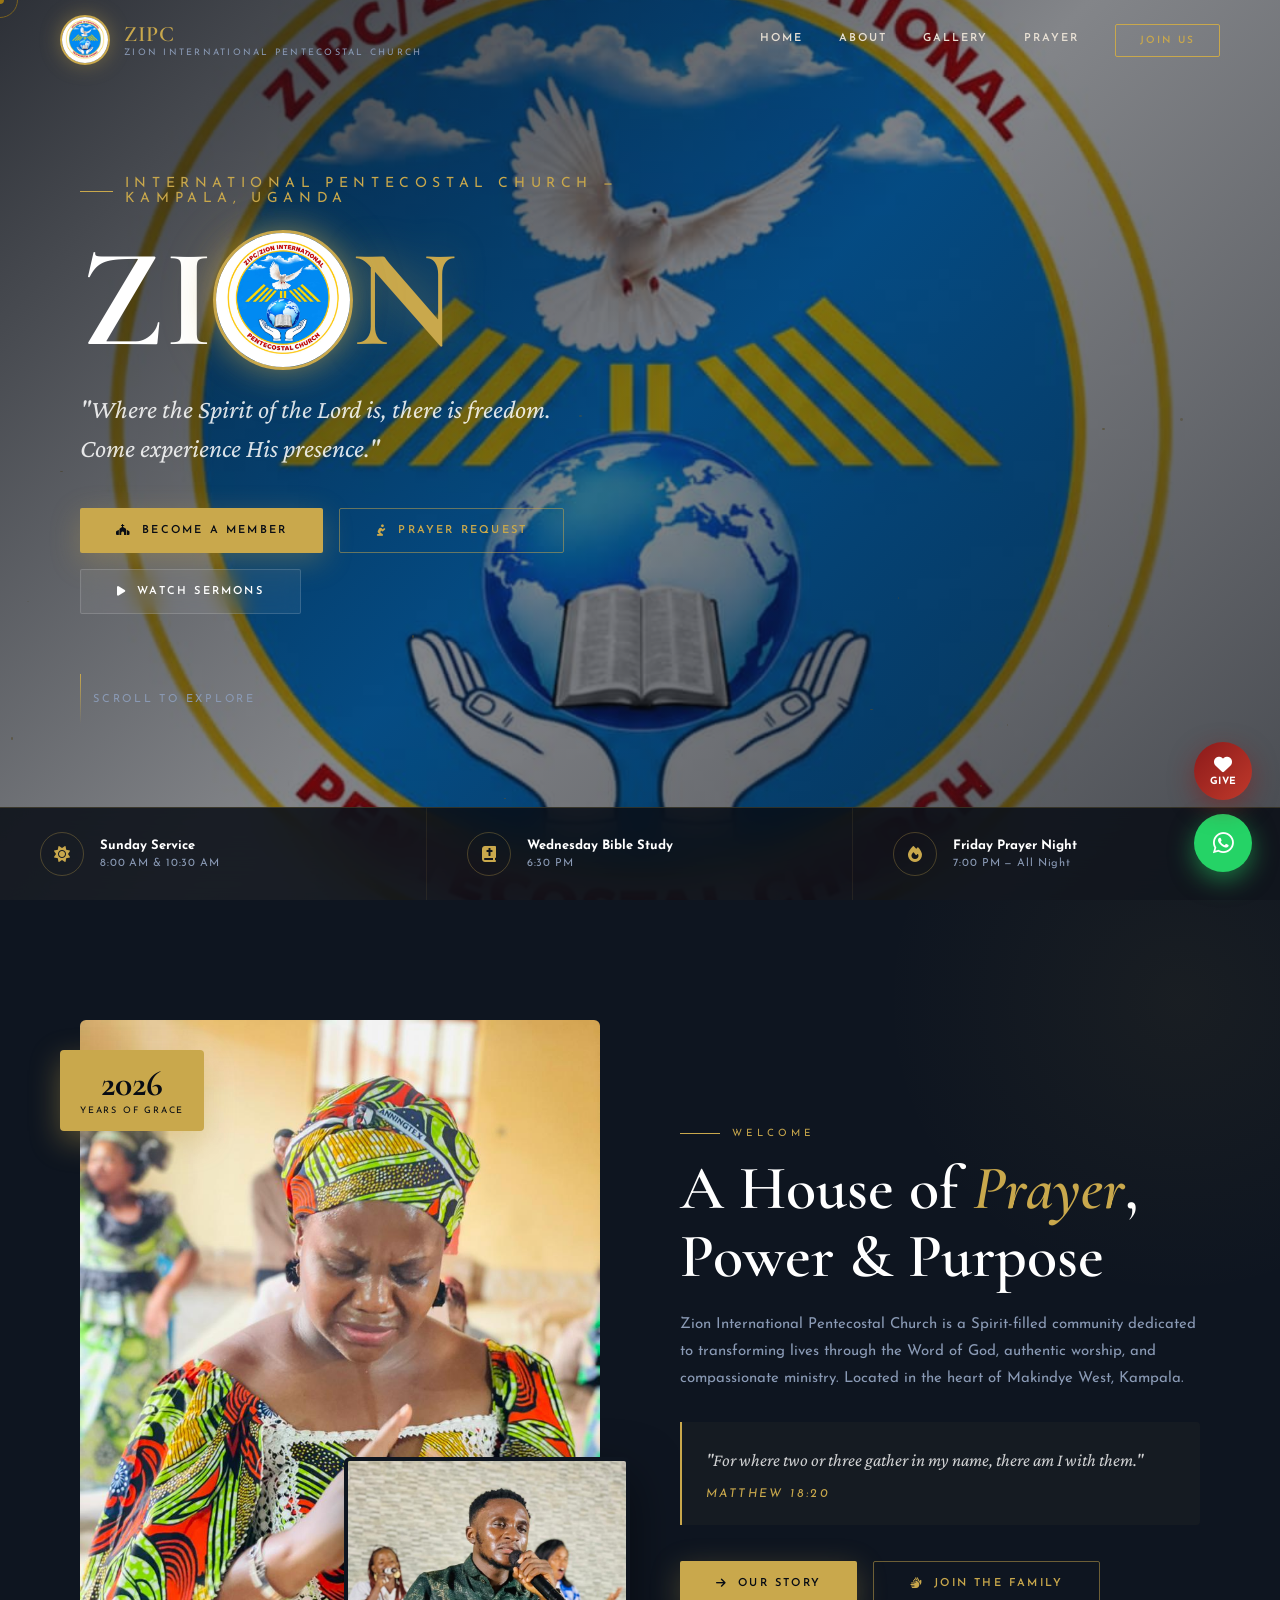
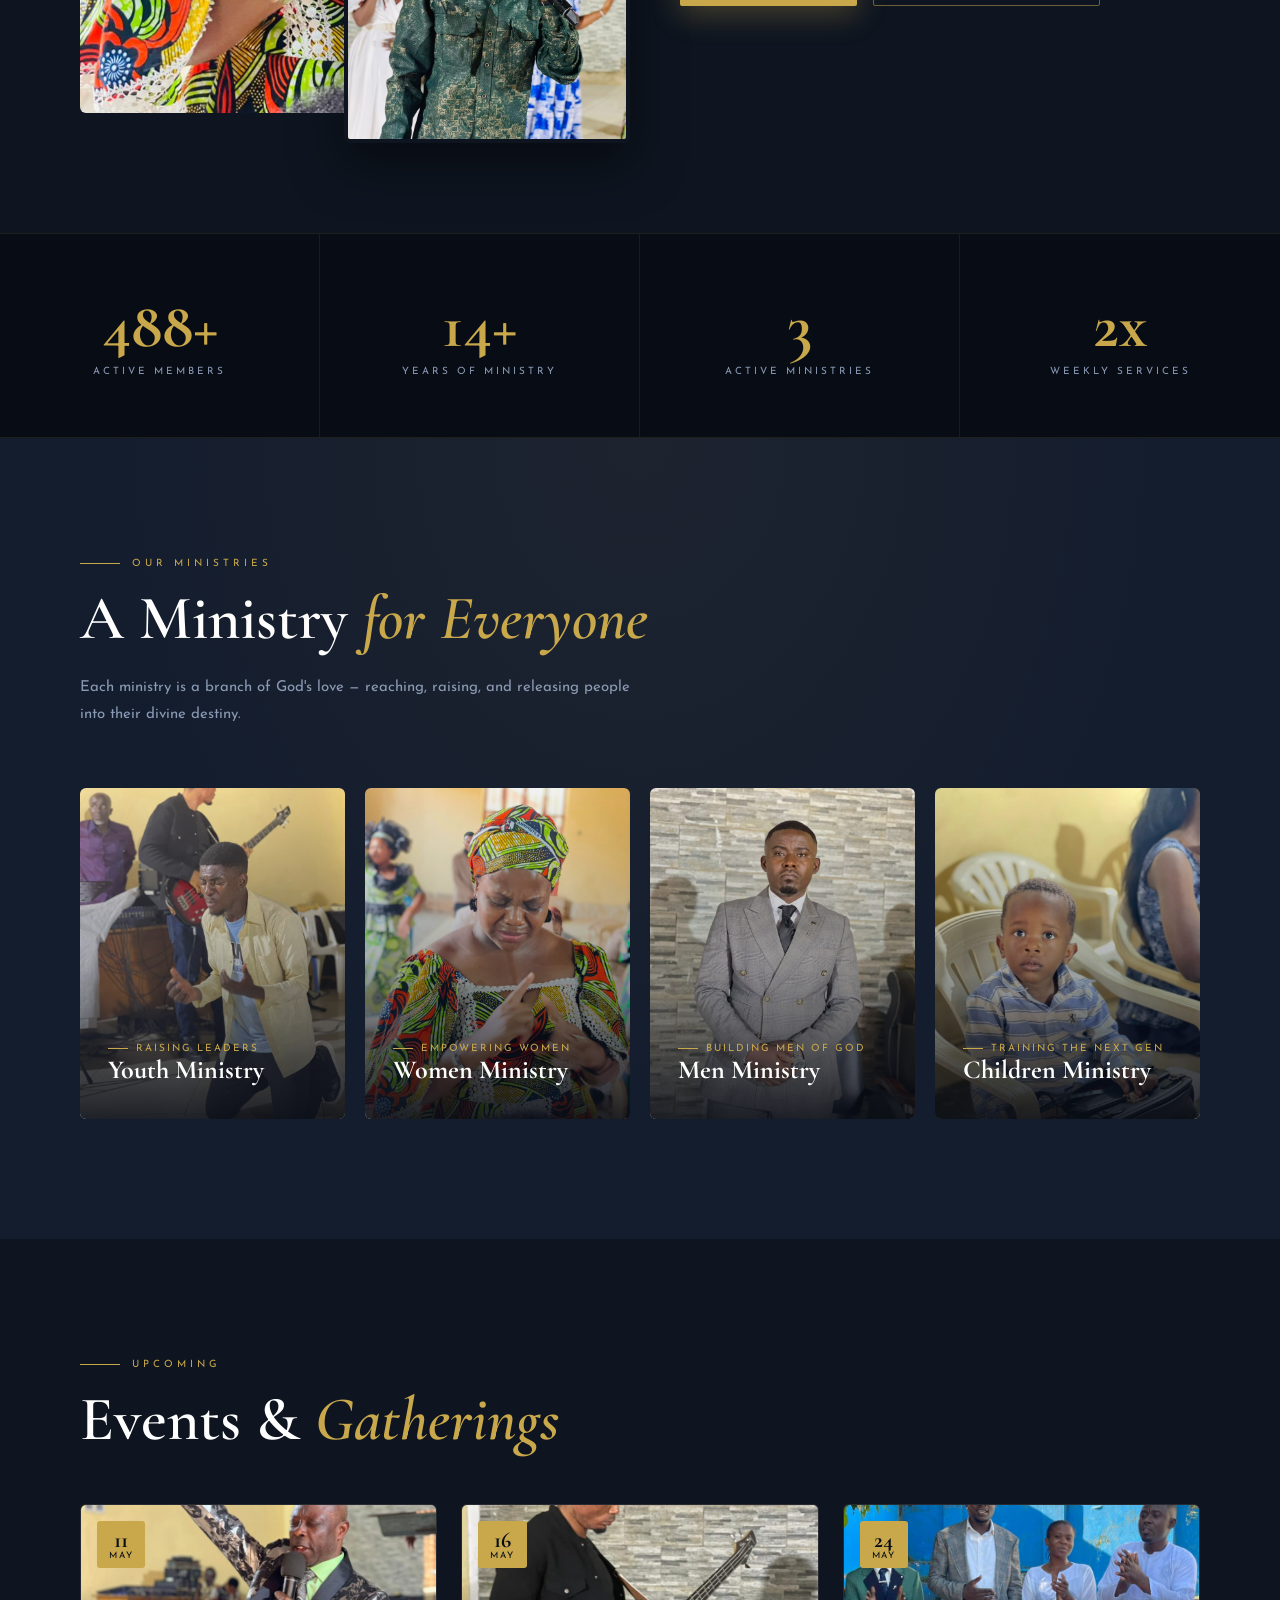
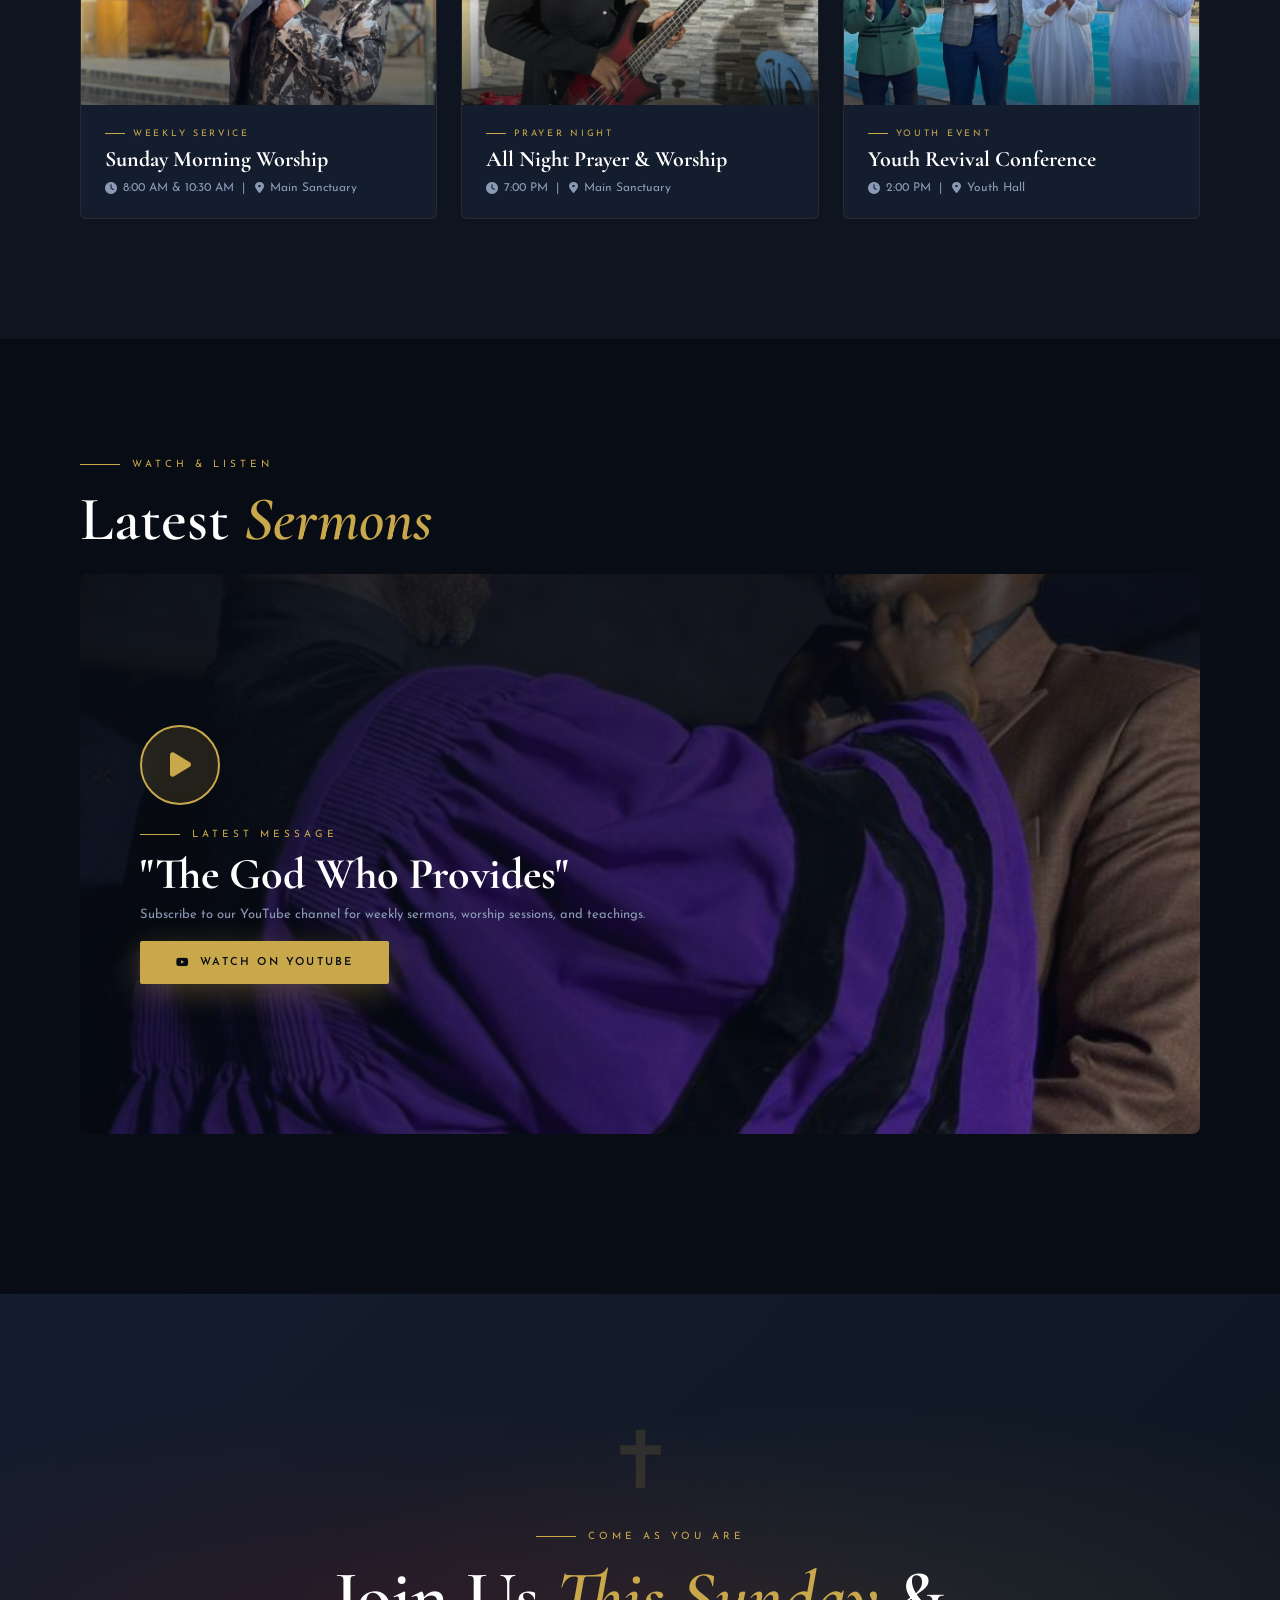
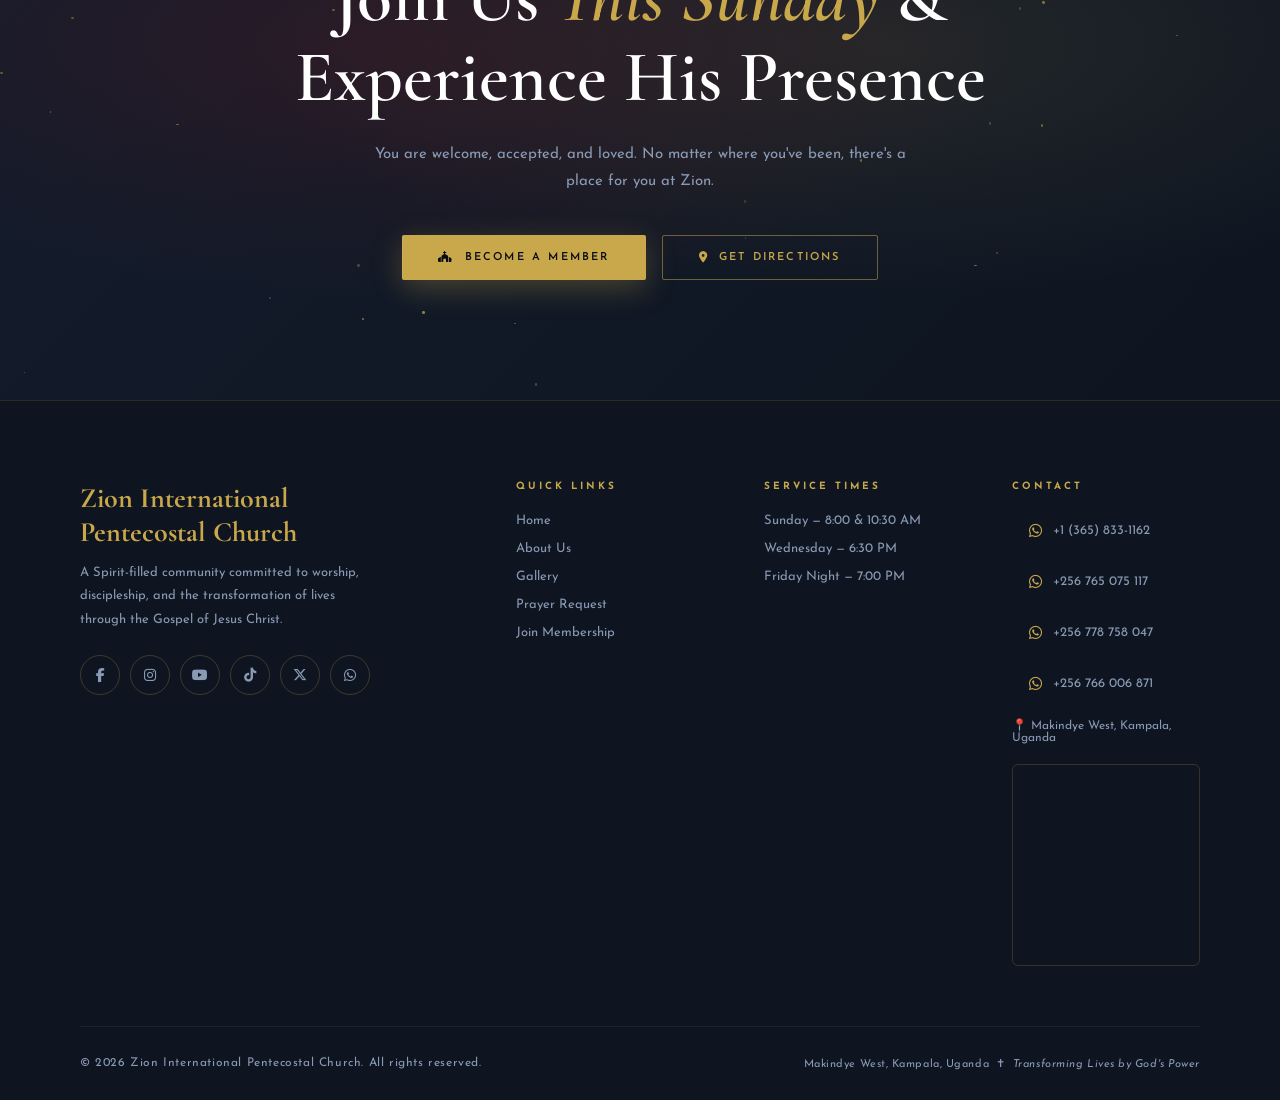
==== index.html @ 40b53c27 "initial" ====
<!DOCTYPE html>
<html lang="en">
<head>
<meta charset="UTF-8"/>
<meta name="viewport" content="width=device-width, initial-scale=1.0"/>
<title>Zion International Pentecostal Church — Kampala, Uganda</title>
<meta name="description" content="Zion International Pentecostal Church — Where lives are transformed by the power of God. Join us in Makindye West, Kampala."/>

<link href="https://fonts.googleapis.com/css2?family=Cormorant+Garamond:ital,wght@0,300;0,400;0,600;0,700;1,400;1,600&family=Josefin+Sans:wght@300;400;600;700&family=Crimson+Pro:ital,wght@0,300;0,400;0,600;1,400&display=swap" rel="stylesheet"/>
<link rel="stylesheet" href="https://cdnjs.cloudflare.com/ajax/libs/font-awesome/6.5.0/css/all.min.css"/>
<link rel="stylesheet" href="style.css"/>

<style>
/* ─── HERO ──────────────────────────────────────── */
.hero {
  min-height: 100vh;
  position: relative;
  display: flex;
  align-items: center;
  overflow: hidden;
}

.hero-video {
  position: absolute;
  inset: 0;
  z-index: 0;
}

.hero-video video {
  width: 100%; height: 100%;
  object-fit: cover;
}

.hero-video::after {
  content: '';
  position: absolute;
  inset: 0;
  background: linear-gradient(
    135deg,
    rgba(8,12,20,0.82) 0%,
    rgba(8,12,20,0.6) 50%,
    rgba(8,12,20,0.75) 100%
  );
}

/* Fallback gradient if no video */
.hero-video-fallback {
  position: absolute;
  inset: 0;
  background: 
    radial-gradient(ellipse at 20% 50%, rgba(139,26,26,0.25) 0%, transparent 60%),
    radial-gradient(ellipse at 80% 30%, rgba(201,168,76,0.15) 0%, transparent 50%),
    linear-gradient(135deg, #080c14 0%, #0e1520 50%, #141d2e 100%);
}

/* Sliding background images */
.hero-slides {
  position: absolute;
  inset: 0;
  z-index: 0;
}

.hero-slide {
  position: absolute;
  inset: 0;
  background-size: cover;
  background-position: center;
  opacity: 0;
  transition: opacity 1.5s ease;
  transform: scale(1.08);
  transition: opacity 1.5s ease, transform 8s ease;
}

.hero-slide.active {
  opacity: 1;
  transform: scale(1);
}

.hero-overlay {
  position: absolute;
  inset: 0;
  background: linear-gradient(135deg, rgba(8,12,20,0.85), rgba(8,12,20,0.5), rgba(8,12,20,0.75));
  z-index: 1;
}

.hero-content {
  position: relative;
  z-index: 2;
  padding: 0 80px;
  max-width: 800px;
}

/* ─── ZION LOGO TITLE ───────────────────────────── */
.hero-zion-title {
  display: flex;
  align-items: center;
  gap: 0;
  margin-bottom: 20px;
  line-height: 1;
}

.zion-letter {
  font-family: var(--font-display);
  font-size: clamp(80px, 12vw, 140px);
  font-weight: 700;
  color: var(--white);
  display: inline-block;
  line-height: 1;
}

.zion-o {
  display: inline-flex;
  align-items: center;
  justify-content: center;
  position: relative;
  width: clamp(80px, 12vw, 140px);
  height: clamp(80px, 12vw, 140px);
}

.zion-o-img {
  width: 100%;
  height: 100%;
  border-radius: 50%;
  object-fit: cover;
  border: 3px solid var(--gold);
  box-shadow: 
    0 0 30px rgba(201,168,76,0.5),
    0 0 60px rgba(201,168,76,0.2),
    inset 0 0 30px rgba(0,0,0,0.3);
  animation: logoPulse 3s ease-in-out infinite;
}

@keyframes logoPulse {
  0%, 100% { box-shadow: 0 0 30px rgba(201,168,76,0.5), 0 0 60px rgba(201,168,76,0.2); }
  50%       { box-shadow: 0 0 50px rgba(201,168,76,0.8), 0 0 80px rgba(201,168,76,0.4); }
}

.zion-gold {
  color: var(--gold);
  text-shadow: 0 0 40px rgba(201,168,76,0.4);
}

.hero-full-name {
  font-size: clamp(11px, 1.5vw, 14px);
  letter-spacing: 0.4em;
  text-transform: uppercase;
  color: var(--gold);
  margin-bottom: 24px;
  display: flex;
  align-items: center;
  gap: 12px;
}

.hero-full-name::before {
  content: '';
  width: 40px; height: 1px;
  background: var(--gold);
}

.hero-tagline {
  font-family: var(--font-serif);
  font-size: clamp(18px, 2.5vw, 26px);
  font-style: italic;
  color: rgba(255,255,255,0.85);
  line-height: 1.5;
  margin-bottom: 40px;
  max-width: 560px;
}

.hero-buttons {
  display: flex;
  gap: 16px;
  flex-wrap: wrap;
  margin-bottom: 60px;
}

.hero-scroll {
  display: flex;
  align-items: center;
  gap: 12px;
  color: var(--muted);
  font-size: 11px;
  letter-spacing: 0.25em;
  text-transform: uppercase;
  animation: bounce 2s ease-in-out infinite;
}

.hero-scroll-line {
  width: 1px;
  height: 50px;
  background: linear-gradient(to bottom, var(--gold), transparent);
}

@keyframes bounce {
  0%, 100% { transform: translateY(0); }
  50%       { transform: translateY(6px); }
}

/* Services strip */
.services-strip {
  position: absolute;
  bottom: 0; left: 0; right: 0;
  z-index: 3;
  background: rgba(8,12,20,0.85);
  backdrop-filter: blur(20px);
  border-top: 1px solid rgba(201,168,76,0.2);
  display: grid;
  grid-template-columns: repeat(3, 1fr);
}

.service-item {
  padding: 24px 40px;
  display: flex;
  align-items: center;
  gap: 16px;
  border-right: 1px solid rgba(201,168,76,0.1);
  transition: background 0.35s;
}

.service-item:last-child { border-right: none; }
.service-item:hover { background: rgba(201,168,76,0.06); }

.service-icon {
  width: 44px; height: 44px;
  border-radius: 50%;
  border: 1px solid rgba(201,168,76,0.3);
  display: flex;
  align-items: center;
  justify-content: center;
  color: var(--gold);
  font-size: 16px;
  flex-shrink: 0;
}

.service-info { flex: 1; }
.service-info strong { display: block; font-size: 13px; color: var(--white); margin-bottom: 2px; }
.service-info span  { font-size: 11px; color: var(--muted); letter-spacing: 0.08em; }

/* ─── WELCOME ───────────────────────────────────── */
.welcome {
  background: var(--dark);
  position: relative;
  overflow: hidden;
}

.welcome::before {
  content: '';
  position: absolute;
  top: -200px; right: -200px;
  width: 600px; height: 600px;
  border-radius: 50%;
  background: radial-gradient(circle, rgba(201,168,76,0.06), transparent 70%);
  pointer-events: none;
}

.welcome-grid {
  display: grid;
  grid-template-columns: 1fr 1fr;
  gap: 80px;
  align-items: center;
}

.welcome-img-wrap {
  position: relative;
}

.welcome-img-main {
  border-radius: 6px;
  overflow: hidden;
  aspect-ratio: 3/4;
}

.welcome-img-main img {
  width: 100%; height: 100%;
  object-fit: cover;
  transition: transform 0.7s var(--ease-smooth);
}

.welcome-img-main:hover img { transform: scale(1.05); }

.welcome-img-accent {
  position: absolute;
  bottom: -30px; right: -30px;
  width: 55%;
  border-radius: 6px;
  overflow: hidden;
  border: 4px solid var(--dark);
  box-shadow: 0 20px 50px rgba(0,0,0,0.5);
}

.welcome-img-accent img {
  width: 100%; height: 100%;
  object-fit: cover;
  aspect-ratio: 1;
}

.welcome-badge {
  position: absolute;
  top: 30px; left: -20px;
  background: var(--gold);
  color: var(--deep);
  padding: 16px 20px;
  border-radius: 4px;
  text-align: center;
  box-shadow: 0 10px 30px rgba(201,168,76,0.4);
}

.welcome-badge .year {
  font-family: var(--font-display);
  font-size: 36px;
  font-weight: 700;
  display: block;
  line-height: 1;
}

.welcome-badge .label {
  font-size: 9px;
  letter-spacing: 0.2em;
  text-transform: uppercase;
  display: block;
  margin-top: 4px;
}

.welcome-verse {
  margin-top: 30px;
  padding: 24px;
  border-left: 2px solid var(--gold);
  background: rgba(201,168,76,0.04);
  border-radius: 0 4px 4px 0;
}

.welcome-verse blockquote {
  font-family: var(--font-serif);
  font-style: italic;
  font-size: 18px;
  line-height: 1.6;
  color: rgba(255,255,255,0.8);
  margin-bottom: 10px;
}

.welcome-verse cite {
  font-size: 12px;
  letter-spacing: 0.2em;
  color: var(--gold);
  text-transform: uppercase;
}

/* ─── STATS ─────────────────────────────────────── */
.stats {
  background: var(--deep);
  border-top: 1px solid rgba(201,168,76,0.12);
  border-bottom: 1px solid rgba(201,168,76,0.12);
}

.stats-grid {
  display: grid;
  grid-template-columns: repeat(4, 1fr);
  gap: 0;
}

.stat-item {
  padding: 60px 30px;
  text-align: center;
  border-right: 1px solid rgba(201,168,76,0.1);
  position: relative;
  overflow: hidden;
  transition: background 0.4s;
}

.stat-item:last-child { border-right: none; }

.stat-item::before {
  content: '';
  position: absolute;
  bottom: 0; left: 50%;
  width: 0; height: 2px;
  background: var(--gold);
  transform: translateX(-50%);
  transition: width 0.5s var(--ease-smooth);
}

.stat-item:hover { background: rgba(201,168,76,0.04); }
.stat-item:hover::before { width: 60%; }

.stat-num {
  font-family: var(--font-display);
  font-size: 64px;
  font-weight: 700;
  color: var(--gold);
  line-height: 1;
  margin-bottom: 8px;
}

.stat-label {
  font-size: 10px;
  letter-spacing: 0.3em;
  text-transform: uppercase;
  color: var(--muted);
}

/* ─── MINISTRIES ────────────────────────────────── */
.ministries-bg {
  background: var(--dark2);
  position: relative;
}

.ministries-bg::before {
  content: '';
  position: absolute;
  inset: 0;
  background: radial-gradient(ellipse at center top, rgba(201,168,76,0.05), transparent 60%);
  pointer-events: none;
}

.ministries-grid {
  display: grid;
  grid-template-columns: repeat(4, 1fr);
  gap: 20px;
  margin-top: 60px;
}

/* ─── EVENTS ─────────────────────────────────────── */
.events-bg { background: var(--dark); }

.events-grid {
  display: grid;
  grid-template-columns: repeat(3, 1fr);
  gap: 24px;
  margin-top: 50px;
}

.event-card {
  border-radius: 6px;
  overflow: hidden;
  background: var(--dark2);
  border: 1px solid rgba(201,168,76,0.1);
  transition: all 0.4s var(--ease-smooth);
  cursor: pointer;
}

.event-card:hover {
  transform: translateY(-10px);
  border-color: rgba(201,168,76,0.35);
  box-shadow: 0 30px 60px rgba(0,0,0,0.4);
}

.event-img {
  position: relative;
  aspect-ratio: 16/9;
  overflow: hidden;
}

.event-img img {
  width: 100%; height: 100%;
  object-fit: cover;
  transition: transform 0.6s var(--ease-smooth);
}

.event-card:hover .event-img img { transform: scale(1.08); }

.event-img-overlay {
  position: absolute;
  inset: 0;
  background: linear-gradient(to top, rgba(8,12,20,0.6), transparent 60%);
}

.event-date-badge {
  position: absolute;
  top: 16px; left: 16px;
  background: var(--gold);
  color: var(--deep);
  border-radius: 3px;
  padding: 8px 12px;
  text-align: center;
  z-index: 2;
}

.event-date-badge .day { font-family: var(--font-display); font-size: 22px; font-weight: 700; line-height: 1; display: block; }
.event-date-badge .month { font-size: 9px; letter-spacing: 0.2em; text-transform: uppercase; display: block; }

.event-body { padding: 24px; }

.event-cat {
  font-size: 9px;
  letter-spacing: 0.3em;
  text-transform: uppercase;
  color: var(--gold);
  margin-bottom: 8px;
  display: flex;
  align-items: center;
  gap: 8px;
}

.event-cat::before { content: ''; width: 20px; height: 1px; background: var(--gold); }

.event-title { font-family: var(--font-display); font-size: 22px; color: var(--white); margin-bottom: 10px; line-height: 1.2; }
.event-meta  { font-size: 12px; color: var(--muted); display: flex; align-items: center; gap: 6px; }

/* ─── SERMONS ───────────────────────────────────── */
.sermons-bg { background: var(--deep); }

.sermons-hero {
  border-radius: 8px;
  overflow: hidden;
  aspect-ratio: 16/8;
  position: relative;
  margin-bottom: 40px;
}

.sermons-hero img {
  width: 100%; height: 100%;
  object-fit: cover;
}

.sermons-hero-overlay {
  position: absolute;
  inset: 0;
  background: linear-gradient(135deg, rgba(8,12,20,0.9) 0%, rgba(8,12,20,0.4) 100%);
  display: flex;
  align-items: center;
  padding: 60px;
}

.play-btn {
  width: 80px; height: 80px;
  border-radius: 50%;
  border: 2px solid var(--gold);
  background: rgba(201,168,76,0.15);
  display: flex;
  align-items: center;
  justify-content: center;
  font-size: 28px;
  color: var(--gold);
  margin-bottom: 24px;
  cursor: pointer;
  transition: all 0.4s var(--ease-bounce);
  backdrop-filter: blur(8px);
}

.play-btn:hover {
  background: var(--gold);
  color: var(--deep);
  transform: scale(1.1);
  box-shadow: 0 0 40px rgba(201,168,76,0.5);
}

/* ─── CTA ───────────────────────────────────────── */
.cta-section {
  background: linear-gradient(135deg, var(--dark2), var(--dark));
  position: relative;
  overflow: hidden;
  text-align: center;
}

.cta-section::before {
  content: '';
  position: absolute;
  inset: 0;
  background: 
    radial-gradient(ellipse at 30% 50%, rgba(139,26,26,0.2), transparent 50%),
    radial-gradient(ellipse at 70% 50%, rgba(201,168,76,0.1), transparent 50%);
}

.cta-section .section-title { font-size: clamp(40px, 6vw, 72px); }

.cta-cross {
  font-size: 80px;
  color: rgba(201,168,76,0.15);
  font-family: var(--font-display);
  margin-bottom: 20px;
  animation: ctaPulse 3s ease-in-out infinite;
}

@keyframes ctaPulse {
  0%, 100% { color: rgba(201,168,76,0.15); }
  50%       { color: rgba(201,168,76,0.3); }
}

/* ─── RESPONSIVE OVERRIDES ──────────────────────── */
@media (max-width: 1024px) {
  .hero-content { padding: 0 40px; }
  .welcome-grid { grid-template-columns: 1fr; gap: 50px; }
  .welcome-img-accent { display: none; }
  .stats-grid { grid-template-columns: repeat(2, 1fr); }
  .ministries-grid { grid-template-columns: repeat(2, 1fr); }
  .events-grid { grid-template-columns: repeat(2, 1fr); }
  .services-strip { grid-template-columns: 1fr; }
}

@media (max-width: 768px) {
  .hero-content { padding: 0 24px; max-width: 100%; }
  .hero-zion-title { justify-content: flex-start; }
  .stats-grid { grid-template-columns: repeat(2, 1fr); }
  .ministries-grid { grid-template-columns: repeat(2, 1fr); }
  .events-grid { grid-template-columns: 1fr; }
  .services-strip { display: none; }
}
</style>
</head>
<body>

<!-- PAGE LOADER -->
<div id="loader">
  <div class="loader-cross"></div>
  <span class="loader-text">Entering the Sanctuary</span>
</div>

<!-- CUSTOM CURSOR -->
<div class="cursor cursor-dot"></div>
<div class="cursor cursor-ring"></div>

<!-- PAGE TRANSITION -->
<div class="page-transition"></div>

<!-- SCROLL PROGRESS -->
<div class="progress-bar"></div>

<!-- ─── HEADER ─────────────────────────────────── -->
<header>
  <a href="index.html" class="logo">
    <div class="logo-img-wrap"><img src="zipc1.jpeg" alt="ZIPC Logo"/></div>
    <div class="logo-text">
      <span class="logo-name">ZIPC</span>
      <span class="logo-tagline">Zion International Pentecostal Church</span>
    </div>
  </a>

  <nav>
    <a href="index.html" class="active">Home</a>
    <a href="about-us.html">About</a>
    <a href="zion-gallery.html">Gallery</a>
    <a href="prayer-request.html">Prayer</a>
    <a href="form.html" class="nav-cta">Join Us</a>
  </nav>

  <button class="hamburger" onclick="openMenu()" aria-label="Menu">
    <span></span><span></span><span></span>
  </button>
</header>

<!-- MOBILE MENU -->
<div class="mobile-menu" id="mobileMenu">
  <button onclick="closeMenu()" style="position:absolute;top:30px;right:30px;background:none;border:none;color:var(--gold);font-size:24px;cursor:pointer;"><i class="fas fa-times"></i></button>
  <a href="index.html" onclick="closeMenu()">Home</a>
  <a href="about-us.html" onclick="closeMenu()">About</a>
  <a href="zion-gallery.html" onclick="closeMenu()">Gallery</a>
  <a href="prayer-request.html" onclick="closeMenu()">Prayer</a>
  <a href="form.html" onclick="closeMenu()">Join Us</a>
</div>

<!-- ─── HERO ───────────────────────────────────── -->
<section class="hero" id="home">
  <div class="hero-slides">
    <div class="hero-slide active" style="background-image:url('zipc1.jpeg')"></div>
    <div class="hero-slide" style="background-image:url('zipc2.jpg')"></div>
    <div class="hero-slide" style="background-image:url('zipc3.jpg')"></div>
    <div class="hero-slide" style="background-image:url('zipc4.jpg')"></div>
    <div class="hero-slide" style="background-image:url('zipc5.jpg')"></div>
  </div>
  <div class="hero-overlay"></div>
  <div class="particles"></div>

  <div class="hero-content">
    <div class="hero-full-name">International Pentecostal Church — Kampala, Uganda</div>

    <!-- Z I [O-logo] N -->
    <div class="hero-zion-title">
      <span class="zion-letter">Z</span>
      <span class="zion-letter">I</span>
      <span class="zion-o">
        <img class="zion-o-img" src="zipc1.jpeg" alt="O — ZIPC Logo"/>
      </span>
      <span class="zion-letter zion-gold">N</span>
    </div>

    <p class="hero-tagline">"Where the Spirit of the Lord is, there is freedom.<br>Come experience His presence."</p>

    <div class="hero-buttons">
      <a href="form.html" class="btn btn-gold"><i class="fas fa-church"></i> Become a Member</a>
      <a href="prayer-request.html" class="btn btn-outline"><i class="fas fa-pray"></i> Prayer Request</a>
      <a href="#welcome" class="btn btn-ghost"><i class="fas fa-play"></i> Watch Sermons</a>
    </div>

    <div class="hero-scroll">
      <div class="hero-scroll-line"></div>
      Scroll to Explore
    </div>
  </div>

  <div class="services-strip">
    <div class="service-item">
      <div class="service-icon"><i class="fas fa-sun"></i></div>
      <div class="service-info">
        <strong>Sunday Service</strong>
        <span>8:00 AM &amp; 10:30 AM</span>
      </div>
    </div>
    <div class="service-item">
      <div class="service-icon"><i class="fas fa-bible"></i></div>
      <div class="service-info">
        <strong>Wednesday Bible Study</strong>
        <span>6:30 PM</span>
      </div>
    </div>
    <div class="service-item">
      <div class="service-icon"><i class="fas fa-fire"></i></div>
      <div class="service-info">
        <strong>Friday Prayer Night</strong>
        <span>7:00 PM — All Night</span>
      </div>
    </div>
  </div>
</section>

<!-- ─── WELCOME ────────────────────────────────── -->
<section class="section welcome" id="welcome">
  <div class="welcome-grid">
    <div class="welcome-img-wrap reveal left">
      <div class="welcome-img-main img-zoom">
        <img src="zipc6.jpg" alt="Congregation Worship"/>
      </div>
      <div class="welcome-img-accent img-zoom">
        <img src="zipc7.jpg" alt="Prayer"/>
      </div>
      <div class="welcome-badge">
        <span class="year">2026</span>
        <span class="label">Years of Grace</span>
      </div>
    </div>
    <div class="reveal right">
      <div class="section-label">Welcome</div>
      <h2 class="section-title">A House of <em>Prayer</em>, Power & Purpose</h2>
      <p class="section-subtitle">Zion International Pentecostal Church is a Spirit-filled community dedicated to transforming lives through the Word of God, authentic worship, and compassionate ministry. Located in the heart of Makindye West, Kampala.</p>

      <div class="welcome-verse" style="margin-top:30px;">
        <blockquote>"For where two or three gather in my name, there am I with them."</blockquote>
        <cite>Matthew 18:20</cite>
      </div>

      <div style="display:flex;gap:16px;margin-top:36px;flex-wrap:wrap;">
        <a href="about-us.html" class="btn btn-gold"><i class="fas fa-arrow-right"></i> Our Story</a>
        <a href="form.html" class="btn btn-outline"><i class="fas fa-hands"></i> Join the Family</a>
      </div>
    </div>
  </div>
</section>

<!-- ─── STATS ──────────────────────────────────── -->
<section class="stats">
  <div class="stats-grid stagger">
    <div class="stat-item" data-tilt>
      <div class="stat-num"><span class="counter" data-target="500" data-suffix="+">500+</span></div>
      <div class="stat-label">Active Members</div>
    </div>
    <div class="stat-item" data-tilt>
      <div class="stat-num"><span class="counter" data-target="15" data-suffix="+">15+</span></div>
      <div class="stat-label">Years of Ministry</div>
    </div>
    <div class="stat-item" data-tilt>
      <div class="stat-num"><span class="counter" data-target="4" data-suffix="">4</span></div>
      <div class="stat-label">Active Ministries</div>
    </div>
    <div class="stat-item" data-tilt>
      <div class="stat-num"><span class="counter" data-target="3" data-suffix="x">3x</span></div>
      <div class="stat-label">Weekly Services</div>
    </div>
  </div>
</section>

<!-- ─── MINISTRIES ─────────────────────────────── -->
<section class="section ministries-bg" id="ministries">
  <div class="section-label reveal">Our Ministries</div>
  <h2 class="section-title reveal">A Ministry <em>for Everyone</em></h2>
  <p class="section-subtitle reveal">Each ministry is a branch of God's love — reaching, raising, and releasing people into their divine destiny.</p>

  <div class="ministries-grid stagger">
    <!-- Youth -->
    <div class="ministry-card" data-tilt>
      <div class="slider">
        <img src="zipc24.jpg" alt="Youth Ministry" class="active"/>
        <img src="zipc44.jpg" alt="Youth"/>
        <img src="zipc56.jpg" alt="Youth"/>
        <img src="zipc58.jpg" alt="Youth"/>
        <img src="zipc69.jpg" alt="Youth"/>
        <img src="zipc74.jpg" alt="Youth"/>
      </div>
      <div class="ministry-overlay">
        <span class="ministry-tag">Raising Leaders</span>
        <h3 class="ministry-name">Youth Ministry</h3>
      </div>
    </div>

    <!-- Women -->
    <div class="ministry-card" data-tilt>
      <div class="slider">
        <img src="zipc6.jpg" alt="Women Ministry" class="active"/>
        <img src="zipc40.jpg" alt="Women"/>
        <img src="zipc41.jpg" alt="Women"/>
        <img src="zipc55.jpg" alt="Women"/>
        <img src="zipc57.jpg" alt="Women"/>
        <img src="zipc80.jpg" alt="Women"/>
      </div>
      <div class="ministry-overlay">
        <span class="ministry-tag">Empowering Women</span>
        <h3 class="ministry-name">Women Ministry</h3>
      </div>
    </div>

    <!-- Men -->
    <div class="ministry-card" data-tilt>
      <div class="slider">
        <img src="zipc8.jpg" alt="Men Ministry" class="active"/>
        <img src="zipc10.jpg" alt="Men"/>
        <img src="zipc12.jpg" alt="Men"/>
        <img src="zipc18.jpg" alt="Men"/>
        <img src="zipc37.jpg" alt="Men"/>
        <img src="zipc45.jpg" alt="Men"/>
      </div>
      <div class="ministry-overlay">
        <span class="ministry-tag">Building Men of God</span>
        <h3 class="ministry-name">Men Ministry</h3>
      </div>
    </div>

    <!-- Children -->
    <div class="ministry-card" data-tilt>
      <div class="slider">
        <img src="zipc68.jpg" alt="Children Ministry" class="active"/>
        <img src="zipc70.jpg" alt="Children"/>
        <img src="zipc89.jpg" alt="Children"/>
        <img src="zipc127.jpg" alt="Children"/>
      </div>
      <div class="ministry-overlay">
        <span class="ministry-tag">Training the Next Gen</span>
        <h3 class="ministry-name">Children Ministry</h3>
      </div>
    </div>
  </div>
</section>

<!-- ─── EVENTS ─────────────────────────────────── -->
<section class="section events-bg" id="events">
  <div class="section-label reveal">Upcoming</div>
  <h2 class="section-title reveal">Events & <em>Gatherings</em></h2>

  <div class="events-grid stagger">
    <div class="event-card" data-tilt>
      <div class="event-img img-zoom">
        <img src="zipc11.jpg" alt="Sunday Service"/>
        <div class="event-img-overlay"></div>
        <div class="event-date-badge">
          <span class="day">11</span>
          <span class="month">May</span>
        </div>
      </div>
      <div class="event-body">
        <p class="event-cat">Weekly Service</p>
        <h3 class="event-title">Sunday Morning Worship</h3>
        <p class="event-meta"><i class="fas fa-clock"></i> 8:00 AM &amp; 10:30 AM &nbsp;|&nbsp; <i class="fas fa-map-marker-alt"></i> Main Sanctuary</p>
      </div>
    </div>

    <div class="event-card" data-tilt>
      <div class="event-img img-zoom">
        <img src="zipc13.jpg" alt="Prayer Night"/>
        <div class="event-img-overlay"></div>
        <div class="event-date-badge">
          <span class="day">16</span>
          <span class="month">May</span>
        </div>
      </div>
      <div class="event-body">
        <p class="event-cat">Prayer Night</p>
        <h3 class="event-title">All Night Prayer &amp; Worship</h3>
        <p class="event-meta"><i class="fas fa-clock"></i> 7:00 PM &nbsp;|&nbsp; <i class="fas fa-map-marker-alt"></i> Main Sanctuary</p>
      </div>
    </div>

    <div class="event-card" data-tilt>
      <div class="event-img img-zoom">
        <img src="zipc16.jpg" alt="Youth Conference"/>
        <div class="event-img-overlay"></div>
        <div class="event-date-badge">
          <span class="day">24</span>
          <span class="month">May</span>
        </div>
      </div>
      <div class="event-body">
        <p class="event-cat">Youth Event</p>
        <h3 class="event-title">Youth Revival Conference</h3>
        <p class="event-meta"><i class="fas fa-clock"></i> 2:00 PM &nbsp;|&nbsp; <i class="fas fa-map-marker-alt"></i> Youth Hall</p>
      </div>
    </div>
  </div>
</section>

<!-- ─── SERMONS ────────────────────────────────── -->
<section class="section sermons-bg" id="sermons">
  <div class="section-label reveal">Watch & Listen</div>
  <h2 class="section-title reveal">Latest <em>Sermons</em></h2>

  <div class="sermons-hero reveal scale">
    <img src="zipc19.jpg" alt="Sermon"/>
    <div class="sermons-hero-overlay">
      <div>
        <div class="play-btn" onclick="window.open('http://www.youtube.com/@ZIPC-CHURCH','_blank')">
          <i class="fas fa-play"></i>
        </div>
        <div class="section-label" style="margin-bottom:8px;">Latest Message</div>
        <h3 style="font-family:var(--font-display);font-size:clamp(24px,4vw,44px);color:#fff;max-width:500px;line-height:1.2;">"The God Who Provides"</h3>
        <p style="color:var(--muted);margin-top:8px;font-size:13px;">Subscribe to our YouTube channel for weekly sermons, worship sessions, and teachings.</p>
        <a href="http://www.youtube.com/@ZIPC-CHURCH" target="_blank" class="btn btn-gold" style="margin-top:20px;"><i class="fab fa-youtube"></i> Watch on YouTube</a>
      </div>
    </div>
  </div>
</section>

<!-- ─── CTA ────────────────────────────────────── -->
<section class="section cta-section reveal">
  <div class="particles"></div>
  <div style="position:relative;z-index:1;">
    <div class="cta-cross">✝</div>
    <div class="section-label" style="justify-content:center;">Come As You Are</div>
    <h2 class="section-title" style="max-width:700px;margin:0 auto 24px;">Join Us <em>This Sunday</em> & Experience His Presence</h2>
    <p class="section-subtitle" style="margin:0 auto 40px;text-align:center;">You are welcome, accepted, and loved. No matter where you've been, there's a place for you at Zion.</p>
    <div style="display:flex;gap:16px;justify-content:center;flex-wrap:wrap;">
      <a href="form.html" class="btn btn-gold"><i class="fas fa-church"></i> Become a Member</a>
      <a href="#map" class="btn btn-outline"><i class="fas fa-map-marker-alt"></i> Get Directions</a>
    </div>
  </div>
</section>

<!-- ─── FOOTER ─────────────────────────────────── -->
<footer id="contact">
  <div class="footer-grid">
    <div class="footer-brand">
      <h3>Zion International<br>Pentecostal Church</h3>
      <p>A Spirit-filled community committed to worship, discipleship, and the transformation of lives through the Gospel of Jesus Christ.</p>
      <div class="socials">
        <a href="#" class="social-link"><i class="fab fa-facebook-f"></i></a>
        <a href="#" class="social-link"><i class="fab fa-instagram"></i></a>
        <a href="http://www.youtube.com/@ZIPC-CHURCH" class="social-link" target="_blank"><i class="fab fa-youtube"></i></a>
        <a href="#" class="social-link"><i class="fab fa-tiktok"></i></a>
        <a href="#" class="social-link"><i class="fab fa-x-twitter"></i></a>
        <a href="https://wa.me/256765075117" class="social-link" target="_blank"><i class="fab fa-whatsapp"></i></a>
      </div>
    </div>

    <div class="footer-col">
      <h4>Quick Links</h4>
      <ul>
        <li><a href="index.html">Home</a></li>
        <li><a href="about-us.html">About Us</a></li>
        <li><a href="zion-gallery.html">Gallery</a></li>
        <li><a href="prayer-request.html">Prayer Request</a></li>
        <li><a href="form.html">Join Membership</a></li>
      </ul>
    </div>

    <div class="footer-col">
      <h4>Service Times</h4>
      <ul>
        <li><a href="#">Sunday — 8:00 &amp; 10:30 AM</a></li>
        <li><a href="#">Wednesday — 6:30 PM</a></li>
        <li><a href="#">Friday Night — 7:00 PM</a></li>
      </ul>
    </div>

    <div class="footer-col">
      <h4>Contact</h4>
      <a href="https://wa.me/13658331162" class="footer-contact-item" target="_blank"><i class="fab fa-whatsapp"></i> +1 (365) 833-1162</a>
      <a href="https://wa.me/256765075117" class="footer-contact-item" target="_blank"><i class="fab fa-whatsapp"></i> +256 765 075 117</a>
      <a href="https://wa.me/256778758047" class="footer-contact-item" target="_blank"><i class="fab fa-whatsapp"></i> +256 778 758 047</a>
      <a href="https://wa.me/256766006871" class="footer-contact-item" target="_blank"><i class="fab fa-whatsapp"></i> +256 766 006 871</a>
      <p style="margin-top:16px;font-size:12px;color:var(--muted);">📍 Makindye West, Kampala, Uganda</p>
      <div class="map-box" id="map">
        <iframe src="https://www.google.com/maps/embed?pb=!1m14!1m12!1m3!1d244.41484051279622!2d32.592206858417335!3d0.28977459052733273!2m3!1f0!2f0!3f0!3m2!1i1024!2i768!4f13.1!5e1!3m2!1sen!2sug!4v1777716367786!5m2!1sen!2sug" allowfullscreen loading="lazy" referrerpolicy="no-referrer-when-downgrade"></iframe>
      </div>
    </div>
  </div>

  <div class="footer-bottom">
    <p>© 2026 Zion International Pentecostal Church. All rights reserved.</p>
    <p style="font-size:11px;color:var(--muted);">Makindye West, Kampala, Uganda &nbsp;✝&nbsp; <em>Transforming Lives by God's Power</em></p>
  </div>
</footer>

<!-- FABs -->
<a href="https://wa.me/256765075117" class="fab-whatsapp" target="_blank"><i class="fab fa-whatsapp"></i></a>
<a href="#" class="fab-give" onclick="openGiving(); return false;"><i class="fas fa-heart"></i><span>GIVE</span></a>

<!-- GIVING MODAL -->
<div class="modal-overlay" id="givingModal">
  <div class="modal-box">
    <button class="modal-close" onclick="closeGiving()"><i class="fas fa-times"></i></button>
    <h2 class="modal-title">Support the Kingdom</h2>
    <p class="modal-verse">"Each of you should give what you have decided in your heart to give..." — <strong>2 Corinthians 9:7</strong></p>
    <div class="giving-grid">
      <div class="giving-card">
        <h3><i class="fas fa-mobile-alt"></i> Mobile Giving</h3>
        <div class="give-item">
          <strong>MTN Mobile Money</strong>
          <p>+256 785 923 209</p>
          <span>Zion International Pentecostal Church</span>
        </div>
        <div class="give-item">
          <strong>Airtel Money</strong>
          <p>+256 785 923 209</p>
          <span>Zion International Pentecostal Church</span>
        </div>
      </div>
      <div class="giving-card">
        <h3><i class="fas fa-university"></i> Bank Transfer</h3>
        <div class="give-item">
          <strong>Stanbic Bank</strong>
          <p>Account: 00123456789</p>
          <span>Zion International Pentecostal Church</span>
        </div>
        <div class="give-item">
          <strong>Centenary Bank</strong>
          <p>Account: 00987654321</p>
          <span>Zion International Pentecostal Church</span>
        </div>
      </div>
    </div>
    <div class="giving-footer">
      <p>"Give, and it will be given to you..." — Luke 6:38</p>
    </div>
  </div>
</div>

<script src="script.js"></script>
<script>
  // Hero Slideshow
  (function(){
    const slides = document.querySelectorAll('.hero-slide');
    let cur = 0;
    setInterval(() => {
      slides[cur].classList.remove('active');
      cur = (cur + 1) % slides.length;
      slides[cur].classList.add('active');
    }, 6000);
  })();
</script>
</body>
</html>
---- style.css ----
/* ================================================
   ZION INTERNATIONAL PENTECOSTAL CHURCH
   Global Stylesheet — Professional Edition 2026
   ================================================ */

@import url('https://fonts.googleapis.com/css2?family=Cormorant+Garamond:ital,wght@0,300;0,400;0,600;0,700;1,400;1,600&family=Josefin+Sans:wght@300;400;600;700&family=Crimson+Pro:ital,wght@0,300;0,400;0,600;1,400&display=swap');

/* ─── CSS VARIABLES ─────────────────────────────── */
:root {
  --gold:       #c9a84c;
  --gold-light: #e8c97e;
  --gold-dark:  #8a6b2a;
  --deep:       #080c14;
  --dark:       #0e1520;
  --dark2:      #141d2e;
  --mid:        #1e2d44;
  --smoke:      #f5f0eb;
  --cream:      #faf7f2;
  --text:       #e8e0d4;
  --muted:      #8a9ab5;
  --blue:       #1e4fcc;
  --crimson:    #8b1a1a;
  --white:      #ffffff;

  --font-display: 'Cormorant Garamond', serif;
  --font-body:    'Josefin Sans', sans-serif;
  --font-serif:   'Crimson Pro', serif;

  --ease-smooth: cubic-bezier(0.25, 0.46, 0.45, 0.94);
  --ease-bounce: cubic-bezier(0.34, 1.56, 0.64, 1);
  --ease-out:    cubic-bezier(0.16, 1, 0.3, 1);
}

/* ─── RESET & BASE ──────────────────────────────── */
*, *::before, *::after { margin: 0; padding: 0; box-sizing: border-box; }

html {
  scroll-behavior: smooth;
  overflow-x: hidden;
  font-size: 16px;
}

body {
  font-family: var(--font-body);
  background: var(--deep);
  color: var(--text);
  overflow-x: hidden;
  cursor: none;
}

a { text-decoration: none; color: inherit; }
img { max-width: 100%; display: block; }
button { cursor: pointer; font-family: var(--font-body); }

/* ─── CUSTOM CURSOR ─────────────────────────────── */
.cursor {
  position: fixed;
  pointer-events: none;
  z-index: 10000;
  mix-blend-mode: difference;
}

.cursor-dot {
  width: 8px; height: 8px;
  background: var(--gold);
  border-radius: 50%;
  transform: translate(-50%, -50%);
  transition: transform 0.1s var(--ease-smooth);
}

.cursor-ring {
  width: 36px; height: 36px;
  border: 1.5px solid var(--gold);
  border-radius: 50%;
  transform: translate(-50%, -50%);
  transition: all 0.18s var(--ease-smooth);
  opacity: 0.7;
}

body:has(a:hover) .cursor-ring,
body:has(button:hover) .cursor-ring {
  transform: translate(-50%, -50%) scale(1.6);
  opacity: 1;
  background: rgba(201, 168, 76, 0.15);
}

/* ─── PAGE LOADER ───────────────────────────────── */
#loader {
  position: fixed;
  inset: 0;
  background: var(--deep);
  z-index: 99999;
  display: flex;
  flex-direction: column;
  align-items: center;
  justify-content: center;
  gap: 24px;
  transition: opacity 0.8s var(--ease-smooth), visibility 0.8s;
}

#loader.hidden { opacity: 0; visibility: hidden; }

.loader-cross {
  width: 60px; height: 60px;
  position: relative;
  animation: loaderSpin 1.5s var(--ease-smooth) infinite;
}

.loader-cross::before,
.loader-cross::after {
  content: '';
  position: absolute;
  background: var(--gold);
  border-radius: 3px;
}
.loader-cross::before { width: 4px; height: 100%; left: 50%; transform: translateX(-50%); }
.loader-cross::after  { width: 100%; height: 4px; top: 50%; transform: translateY(-50%); }

@keyframes loaderSpin {
  0%   { transform: rotate(0deg) scale(1); }
  50%  { transform: rotate(90deg) scale(1.2); }
  100% { transform: rotate(180deg) scale(1); }
}

.loader-text {
  font-family: var(--font-body);
  font-size: 11px;
  letter-spacing: 0.4em;
  color: var(--gold);
  text-transform: uppercase;
  animation: loaderPulse 1.5s ease-in-out infinite;
}

@keyframes loaderPulse {
  0%, 100% { opacity: 0.4; }
  50%       { opacity: 1; }
}

/* ─── HEADER / NAV ──────────────────────────────── */
header {
  position: fixed;
  top: 0;
  width: 100%;
  z-index: 900;
  padding: 0 60px;
  height: 80px;
  display: flex;
  align-items: center;
  justify-content: space-between;
  transition: all 0.5s var(--ease-smooth);
}

header.scrolled {
  background: rgba(8, 12, 20, 0.92);
  backdrop-filter: blur(20px);
  border-bottom: 1px solid rgba(201, 168, 76, 0.15);
  height: 68px;
  box-shadow: 0 8px 40px rgba(0,0,0,0.4);
}

.logo {
  display: flex;
  align-items: center;
  gap: 14px;
  z-index: 2;
}

.logo-img-wrap {
  width: 50px; height: 50px;
  border-radius: 50%;
  border: 2px solid var(--gold);
  overflow: hidden;
  box-shadow: 0 0 20px rgba(201,168,76,0.4);
  flex-shrink: 0;
  transition: box-shadow 0.3s;
}

.logo-img-wrap:hover {
  box-shadow: 0 0 35px rgba(201,168,76,0.7);
}

.logo-img-wrap img {
  width: 100%; height: 100%;
  object-fit: cover;
}

.logo-text {
  display: flex;
  flex-direction: column;
  line-height: 1.2;
}

.logo-name {
  font-family: var(--font-display);
  font-size: 22px;
  font-weight: 600;
  color: var(--gold);
  letter-spacing: 0.05em;
}

.logo-tagline {
  font-size: 9px;
  letter-spacing: 0.25em;
  color: var(--muted);
  text-transform: uppercase;
}

nav {
  display: flex;
  align-items: center;
  gap: 36px;
}

nav a {
  font-size: 11px;
  font-weight: 600;
  letter-spacing: 0.18em;
  text-transform: uppercase;
  color: var(--text);
  position: relative;
  transition: color 0.3s;
  padding-bottom: 4px;
}

nav a::after {
  content: '';
  position: absolute;
  bottom: 0; left: 0;
  width: 0; height: 1px;
  background: var(--gold);
  transition: width 0.35s var(--ease-smooth);
}

nav a:hover, nav a.active { color: var(--gold); }
nav a:hover::after, nav a.active::after { width: 100%; }

.nav-cta {
  padding: 10px 24px;
  border: 1px solid var(--gold);
  color: var(--gold) !important;
  border-radius: 2px;
  font-size: 10px !important;
  letter-spacing: 0.22em !important;
  text-transform: uppercase;
  transition: all 0.3s !important;
  background: transparent;
}

.nav-cta:hover {
  background: var(--gold) !important;
  color: var(--deep) !important;
}

.nav-cta::after { display: none !important; }

/* Hamburger */
.hamburger {
  display: none;
  flex-direction: column;
  gap: 5px;
  cursor: pointer;
  padding: 8px;
  z-index: 901;
}

.hamburger span {
  display: block;
  width: 26px; height: 2px;
  background: var(--gold);
  border-radius: 2px;
  transition: all 0.35s var(--ease-smooth);
}

.hamburger.open span:nth-child(1) { transform: rotate(45deg) translate(5px, 5px); }
.hamburger.open span:nth-child(2) { opacity: 0; transform: translateX(-10px); }
.hamburger.open span:nth-child(3) { transform: rotate(-45deg) translate(5px, -5px); }

/* Mobile menu */
.mobile-menu {
  position: fixed;
  inset: 0;
  background: var(--deep);
  z-index: 899;
  display: flex;
  flex-direction: column;
  align-items: center;
  justify-content: center;
  gap: 40px;
  transform: translateX(100%);
  transition: transform 0.5s var(--ease-smooth);
}

.mobile-menu.active { transform: translateX(0); }

.mobile-menu a {
  font-family: var(--font-display);
  font-size: 36px;
  font-weight: 600;
  color: var(--text);
  letter-spacing: 0.06em;
  transition: color 0.3s, transform 0.3s;
  position: relative;
}

.mobile-menu a:hover { color: var(--gold); transform: translateX(8px); }

/* ─── SCROLL REVEAL ─────────────────────────────── */
.reveal {
  opacity: 0;
  transform: translateY(50px);
  transition: opacity 0.9s var(--ease-out), transform 0.9s var(--ease-out);
}

.reveal.left  { transform: translateX(-60px); }
.reveal.right { transform: translateX(60px); }
.reveal.scale { transform: scale(0.9); }

.reveal.visible {
  opacity: 1;
  transform: none;
}

/* Stagger children */
.stagger > * {
  opacity: 0;
  transform: translateY(30px);
  transition: opacity 0.6s var(--ease-out), transform 0.6s var(--ease-out);
}

.stagger.visible > *:nth-child(1) { opacity: 1; transform: none; transition-delay: 0.1s; }
.stagger.visible > *:nth-child(2) { opacity: 1; transform: none; transition-delay: 0.2s; }
.stagger.visible > *:nth-child(3) { opacity: 1; transform: none; transition-delay: 0.3s; }
.stagger.visible > *:nth-child(4) { opacity: 1; transform: none; transition-delay: 0.4s; }
.stagger.visible > *:nth-child(5) { opacity: 1; transform: none; transition-delay: 0.5s; }
.stagger.visible > *:nth-child(6) { opacity: 1; transform: none; transition-delay: 0.6s; }

/* ─── SECTION BASE ──────────────────────────────── */
.section {
  padding: 120px 80px;
  position: relative;
}

.section-label {
  font-size: 10px;
  letter-spacing: 0.4em;
  text-transform: uppercase;
  color: var(--gold);
  margin-bottom: 16px;
  display: flex;
  align-items: center;
  gap: 12px;
}

.section-label::before {
  content: '';
  width: 40px; height: 1px;
  background: var(--gold);
  display: inline-block;
}

.section-title {
  font-family: var(--font-display);
  font-size: clamp(36px, 5vw, 62px);
  font-weight: 600;
  line-height: 1.1;
  color: var(--white);
  margin-bottom: 20px;
}

.section-title em {
  font-style: italic;
  color: var(--gold);
}

.section-subtitle {
  font-size: 15px;
  line-height: 1.8;
  color: var(--muted);
  max-width: 560px;
}

/* ─── BUTTONS ───────────────────────────────────── */
.btn {
  display: inline-flex;
  align-items: center;
  gap: 10px;
  font-size: 11px;
  letter-spacing: 0.2em;
  text-transform: uppercase;
  font-weight: 600;
  padding: 16px 36px;
  border-radius: 2px;
  border: none;
  transition: all 0.35s var(--ease-smooth);
  position: relative;
  overflow: hidden;
  font-family: var(--font-body);
}

.btn::before {
  content: '';
  position: absolute;
  inset: 0;
  background: rgba(255,255,255,0.1);
  transform: translateX(-100%);
  transition: transform 0.4s var(--ease-smooth);
}

.btn:hover::before { transform: translateX(0); }

.btn-gold {
  background: var(--gold);
  color: var(--deep);
  box-shadow: 0 8px 30px rgba(201,168,76,0.3);
}

.btn-gold:hover {
  background: var(--gold-light);
  transform: translateY(-3px);
  box-shadow: 0 16px 40px rgba(201,168,76,0.4);
}

.btn-outline {
  background: transparent;
  border: 1px solid rgba(201,168,76,0.5);
  color: var(--gold);
}

.btn-outline:hover {
  border-color: var(--gold);
  background: rgba(201,168,76,0.08);
  transform: translateY(-3px);
}

.btn-ghost {
  background: rgba(255,255,255,0.06);
  border: 1px solid rgba(255,255,255,0.15);
  color: var(--white);
  backdrop-filter: blur(10px);
}

.btn-ghost:hover {
  background: rgba(255,255,255,0.12);
  transform: translateY(-3px);
}

/* ─── CARDS ─────────────────────────────────────── */
.card-glass {
  background: rgba(255,255,255,0.04);
  border: 1px solid rgba(201,168,76,0.15);
  border-radius: 4px;
  backdrop-filter: blur(12px);
  transition: all 0.4s var(--ease-smooth);
  position: relative;
  overflow: hidden;
}

.card-glass::before {
  content: '';
  position: absolute;
  top: 0; left: 0; right: 0;
  height: 1px;
  background: linear-gradient(90deg, transparent, var(--gold), transparent);
  transform: scaleX(0);
  transition: transform 0.5s var(--ease-smooth);
}

.card-glass:hover {
  background: rgba(255,255,255,0.07);
  border-color: rgba(201,168,76,0.4);
  transform: translateY(-8px);
  box-shadow: 0 30px 60px rgba(0,0,0,0.4), 0 0 0 1px rgba(201,168,76,0.2);
}

.card-glass:hover::before { transform: scaleX(1); }

/* ─── IMAGE HOVER EFFECTS ───────────────────────── */
.img-zoom {
  overflow: hidden;
  position: relative;
}

.img-zoom img {
  width: 100%; height: 100%;
  object-fit: cover;
  transition: transform 0.7s var(--ease-smooth), filter 0.5s;
}

.img-zoom:hover img {
  transform: scale(1.08);
  filter: brightness(1.05);
}

/* ─── DIVIDER ───────────────────────────────────── */
.divider {
  display: flex;
  align-items: center;
  gap: 20px;
  margin: 60px 0;
}

.divider::before, .divider::after {
  content: '';
  flex: 1;
  height: 1px;
  background: linear-gradient(90deg, transparent, rgba(201,168,76,0.3));
}

.divider::after {
  background: linear-gradient(90deg, rgba(201,168,76,0.3), transparent);
}

.divider-cross {
  width: 20px; height: 20px;
  position: relative;
  flex-shrink: 0;
}

.divider-cross::before, .divider-cross::after {
  content: '';
  position: absolute;
  background: var(--gold);
  border-radius: 1px;
}

.divider-cross::before { width: 2px; height: 100%; left: 50%; transform: translateX(-50%); }
.divider-cross::after  { width: 100%; height: 2px; top: 50%; transform: translateY(-50%); }

/* ─── FLOATING PARTICLES ────────────────────────── */
.particles {
  position: absolute;
  inset: 0;
  overflow: hidden;
  pointer-events: none;
}

.particle {
  position: absolute;
  width: 2px; height: 2px;
  background: var(--gold);
  border-radius: 50%;
  opacity: 0;
  animation: particleFloat var(--dur, 6s) var(--delay, 0s) ease-in-out infinite;
}

@keyframes particleFloat {
  0%   { opacity: 0; transform: translateY(0) scale(1); }
  10%  { opacity: 0.6; }
  80%  { opacity: 0.4; }
  100% { opacity: 0; transform: translateY(-80px) scale(0); }
}

/* ─── FOOTER ─────────────────────────────────────── */
footer {
  background: var(--dark);
  border-top: 1px solid rgba(201,168,76,0.15);
  padding: 80px 80px 30px;
}

.footer-grid {
  display: grid;
  grid-template-columns: 2fr 1fr 1fr 1fr;
  gap: 60px;
  margin-bottom: 60px;
}

.footer-brand h3 {
  font-family: var(--font-display);
  font-size: 28px;
  color: var(--gold);
  margin-bottom: 12px;
}

.footer-brand p {
  font-size: 13px;
  line-height: 1.8;
  color: var(--muted);
  max-width: 280px;
  margin-bottom: 24px;
}

.footer-col h4 {
  font-size: 10px;
  letter-spacing: 0.3em;
  text-transform: uppercase;
  color: var(--gold);
  margin-bottom: 20px;
}

.footer-col ul { list-style: none; }
.footer-col ul li { margin-bottom: 12px; }

.footer-col ul li a {
  font-size: 13px;
  color: var(--muted);
  transition: color 0.3s, transform 0.3s;
  display: inline-block;
}

.footer-col ul li a:hover {
  color: var(--gold);
  transform: translateX(4px);
}

.footer-contact-item {
  display: flex;
  align-items: center;
  gap: 10px;
  margin-bottom: 14px;
  color: var(--muted);
  font-size: 13px;
  transition: all 0.3s;
  padding: 10px 14px;
  border-radius: 4px;
  border: 1px solid transparent;
  text-decoration: none;
}

.footer-contact-item:hover {
  color: var(--gold);
  background: rgba(201,168,76,0.06);
  border-color: rgba(201,168,76,0.2);
  transform: translateX(4px);
}

.footer-contact-item i {
  color: var(--gold);
  font-size: 15px;
  width: 16px;
  text-align: center;
}

.socials {
  display: flex;
  gap: 10px;
  flex-wrap: wrap;
  margin-top: 20px;
}

.social-link {
  width: 40px; height: 40px;
  border-radius: 50%;
  border: 1px solid rgba(201,168,76,0.25);
  display: flex;
  align-items: center;
  justify-content: center;
  font-size: 14px;
  color: var(--muted);
  transition: all 0.35s var(--ease-smooth);
  background: transparent;
}

.social-link:hover {
  background: var(--gold);
  border-color: var(--gold);
  color: var(--deep);
  transform: translateY(-5px) rotate(8deg);
  box-shadow: 0 10px 25px rgba(201,168,76,0.35);
}

.footer-bottom {
  padding-top: 30px;
  border-top: 1px solid rgba(255,255,255,0.06);
  display: flex;
  align-items: center;
  justify-content: space-between;
  flex-wrap: wrap;
  gap: 12px;
}

.footer-bottom p {
  font-size: 12px;
  color: var(--muted);
  letter-spacing: 0.05em;
}

/* Map */
.map-box {
  margin-top: 20px;
  border-radius: 6px;
  overflow: hidden;
  border: 1px solid rgba(201,168,76,0.2);
  transition: all 0.4s var(--ease-smooth);
}

.map-box iframe {
  width: 100%; height: 200px;
  border: none;
  filter: brightness(0.8) contrast(1.1) saturate(0.6);
  display: block;
}

.map-box:hover {
  transform: translateY(-4px);
  border-color: rgba(201,168,76,0.5);
  box-shadow: 0 15px 40px rgba(0,0,0,0.4);
}

.map-box:hover iframe { filter: brightness(0.9) contrast(1.1) saturate(0.8); }

/* ─── FLOATING ACTIONS ───────────────────────────── */
.fab-whatsapp {
  position: fixed;
  right: 28px; bottom: 28px;
  width: 58px; height: 58px;
  border-radius: 50%;
  background: #25d366;
  display: flex;
  align-items: center;
  justify-content: center;
  font-size: 24px;
  color: #fff;
  z-index: 800;
  box-shadow: 0 8px 25px rgba(37,211,102,0.5);
  transition: all 0.35s var(--ease-bounce);
  animation: waPulse 2s infinite;
}

.fab-whatsapp:hover {
  transform: translateY(-6px) scale(1.1);
  box-shadow: 0 16px 40px rgba(37,211,102,0.6);
}

@keyframes waPulse {
  0%, 100% { box-shadow: 0 8px 25px rgba(37,211,102,0.5); }
  50%       { box-shadow: 0 8px 40px rgba(37,211,102,0.8), 0 0 0 10px rgba(37,211,102,0.1); }
}

.fab-give {
  position: fixed;
  right: 28px; bottom: 100px;
  width: 58px; height: 58px;
  border-radius: 50%;
  background: linear-gradient(135deg, var(--crimson), #c0392b);
  display: flex;
  flex-direction: column;
  align-items: center;
  justify-content: center;
  font-size: 10px;
  font-weight: 700;
  letter-spacing: 0.05em;
  color: #fff;
  z-index: 800;
  box-shadow: 0 8px 25px rgba(139,26,26,0.5);
  transition: all 0.35s var(--ease-bounce);
  animation: givePulse 2s infinite;
}

.fab-give i { font-size: 18px; margin-bottom: 2px; }

.fab-give:hover {
  transform: translateY(-6px) scale(1.1);
  box-shadow: 0 16px 40px rgba(139,26,26,0.6);
}

@keyframes givePulse {
  0%, 100% { box-shadow: 0 8px 25px rgba(139,26,26,0.5); }
  50%       { box-shadow: 0 8px 40px rgba(139,26,26,0.8), 0 0 0 10px rgba(139,26,26,0.1); }
}

/* ─── GIVING MODAL ───────────────────────────────── */
.modal-overlay {
  position: fixed;
  inset: 0;
  background: rgba(0,0,0,0.85);
  backdrop-filter: blur(12px);
  z-index: 9000;
  display: none;
  align-items: center;
  justify-content: center;
  padding: 20px;
  overflow-y: auto;
}

.modal-overlay.open { display: flex; }

.modal-box {
  background: var(--dark2);
  border: 1px solid rgba(201,168,76,0.25);
  border-radius: 8px;
  width: 90%;
  max-width: 900px;
  max-height: 90vh;
  overflow-y: auto;
  padding: 50px;
  position: relative;
  animation: modalIn 0.5s var(--ease-out);
}

@keyframes modalIn {
  from { opacity: 0; transform: scale(0.9) translateY(30px); }
  to   { opacity: 1; transform: none; }
}

.modal-close {
  position: absolute;
  top: 20px; right: 20px;
  width: 40px; height: 40px;
  border: 1px solid rgba(201,168,76,0.3);
  border-radius: 50%;
  background: transparent;
  color: var(--gold);
  font-size: 16px;
  display: flex;
  align-items: center;
  justify-content: center;
  transition: all 0.3s;
  cursor: pointer;
}

.modal-close:hover { background: var(--gold); color: var(--deep); }

.modal-title {
  font-family: var(--font-display);
  font-size: 42px;
  color: var(--gold);
  text-align: center;
  margin-bottom: 8px;
}

.modal-verse {
  text-align: center;
  color: var(--muted);
  font-style: italic;
  margin-bottom: 40px;
  font-family: var(--font-serif);
  font-size: 16px;
}

.giving-grid {
  display: grid;
  grid-template-columns: 1fr 1fr;
  gap: 24px;
}

.giving-card {
  background: rgba(255,255,255,0.03);
  border: 1px solid rgba(201,168,76,0.15);
  border-radius: 6px;
  padding: 30px;
  transition: all 0.4s var(--ease-smooth);
}

.giving-card:hover {
  border-color: rgba(201,168,76,0.4);
  background: rgba(201,168,76,0.04);
  transform: translateY(-5px);
}

.giving-card h3 {
  font-size: 13px;
  letter-spacing: 0.2em;
  text-transform: uppercase;
  color: var(--gold);
  margin-bottom: 20px;
  display: flex;
  align-items: center;
  gap: 10px;
}

.give-item {
  padding: 16px;
  border-radius: 4px;
  background: rgba(255,255,255,0.03);
  border-left: 2px solid var(--gold);
  margin-bottom: 12px;
}

.give-item strong { display: block; font-size: 14px; color: var(--text); margin-bottom: 6px; }
.give-item p { font-size: 16px; font-weight: 700; color: var(--gold); margin-bottom: 4px; }
.give-item span { font-size: 12px; color: var(--muted); }

.giving-footer {
  text-align: center;
  margin-top: 30px;
  padding-top: 20px;
  border-top: 1px solid rgba(255,255,255,0.06);
  font-family: var(--font-serif);
  font-style: italic;
  color: var(--muted);
}

/* ─── MINISTRY SLIDER CARDS ──────────────────────── */
.ministry-card {
  position: relative;
  border-radius: 6px;
  overflow: hidden;
  aspect-ratio: 4/5;
  cursor: pointer;
}

.ministry-card .slider {
  position: absolute;
  inset: 0;
}

.ministry-card .slider img {
  position: absolute;
  inset: 0;
  width: 100%; height: 100%;
  object-fit: cover;
  opacity: 0;
  transition: opacity 1s ease, transform 7s ease;
  transform: scale(1.08);
}

.ministry-card .slider img.active {
  opacity: 1;
  transform: scale(1);
}

.ministry-card .slider img.prev { opacity: 0; }

.ministry-overlay {
  position: absolute;
  inset: 0;
  background: linear-gradient(to top, rgba(8,12,20,0.9) 0%, rgba(8,12,20,0.3) 50%, transparent 100%);
  z-index: 2;
  display: flex;
  flex-direction: column;
  justify-content: flex-end;
  padding: 28px;
  transition: all 0.4s;
}

.ministry-card:hover .ministry-overlay {
  background: linear-gradient(to top, rgba(8,12,20,0.95) 0%, rgba(8,12,20,0.5) 60%, rgba(0,0,0,0.2) 100%);
}

.ministry-name {
  font-family: var(--font-display);
  font-size: 26px;
  color: var(--white);
  margin-bottom: 6px;
  transition: transform 0.4s var(--ease-smooth);
}

.ministry-card:hover .ministry-name { transform: translateY(-4px); }

.ministry-tag {
  font-size: 10px;
  letter-spacing: 0.2em;
  text-transform: uppercase;
  color: var(--gold);
  display: flex;
  align-items: center;
  gap: 8px;
}

.ministry-tag::before {
  content: '';
  width: 20px; height: 1px;
  background: var(--gold);
}

/* ─── RESPONSIVE ─────────────────────────────────── */
@media (max-width: 1024px) {
  .section { padding: 80px 40px; }
  header { padding: 0 30px; }
  nav { gap: 24px; }
  .footer-grid { grid-template-columns: 1fr 1fr; gap: 40px; }
}

@media (max-width: 768px) {
  nav { display: none; }
  .hamburger { display: flex; }
  .section { padding: 80px 24px; }
  header { padding: 0 24px; }
  .footer-grid { grid-template-columns: 1fr; gap: 30px; }
  footer { padding: 60px 24px 30px; }
  .giving-grid { grid-template-columns: 1fr; }
  .modal-box { padding: 30px 24px; }
  body { cursor: auto; }
  .cursor { display: none; }
}

/* ─── PROGRESS BAR ───────────────────────────────── */
.progress-bar {
  position: fixed;
  top: 0; left: 0;
  height: 2px;
  background: linear-gradient(90deg, var(--gold-dark), var(--gold), var(--gold-light));
  z-index: 9999;
  width: 0%;
  transition: width 0.1s linear;
}

/* ─── SCROLLBAR ──────────────────────────────────── */
::-webkit-scrollbar { width: 6px; }
::-webkit-scrollbar-track { background: var(--deep); }
::-webkit-scrollbar-thumb {
  background: linear-gradient(var(--gold-dark), var(--gold));
  border-radius: 3px;
}

/* ─── PAGE TRANSITION ────────────────────────────── */
.page-transition {
  position: fixed;
  inset: 0;
  background: var(--deep);
  z-index: 99998;
  transform: scaleY(0);
  transform-origin: bottom;
  transition: transform 0.4s var(--ease-smooth);
}

.page-transition.in { transform: scaleY(1); transform-origin: bottom; }
.page-transition.out { transform: scaleY(0); transform-origin: top; }
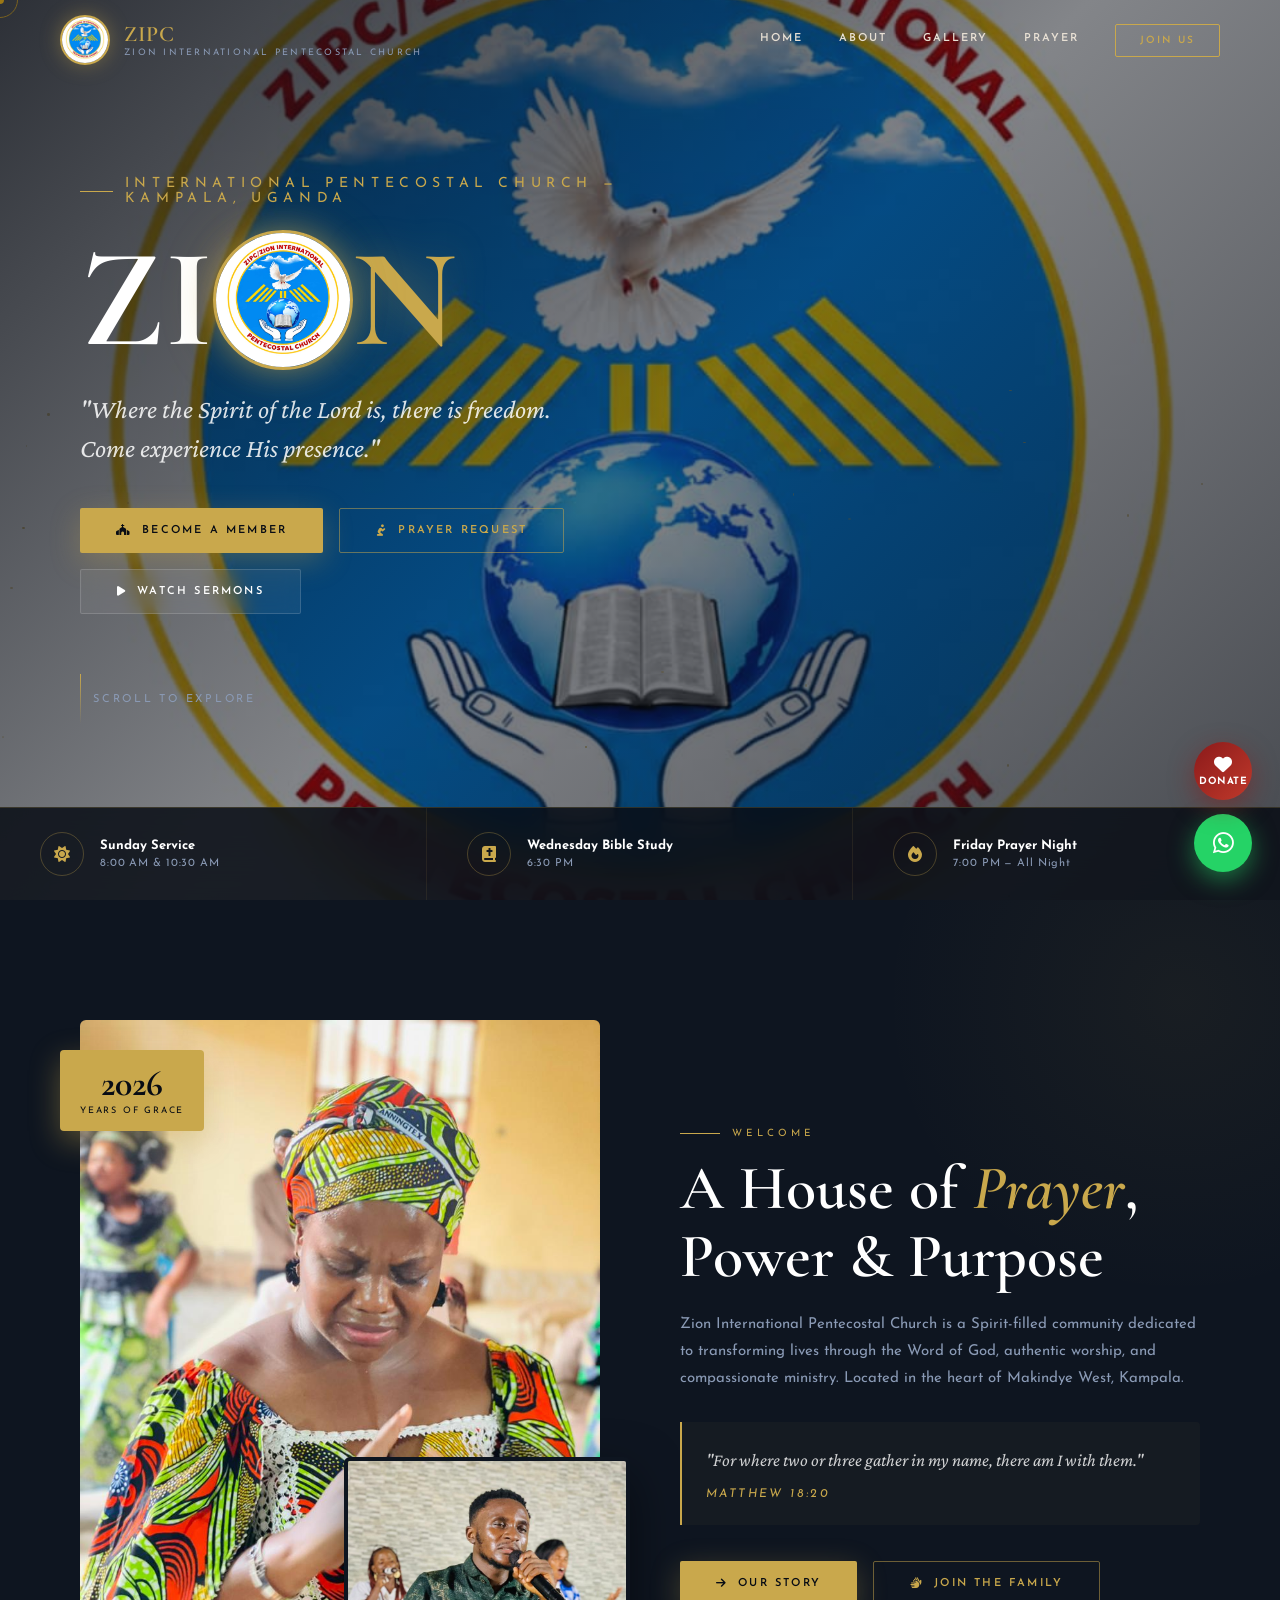
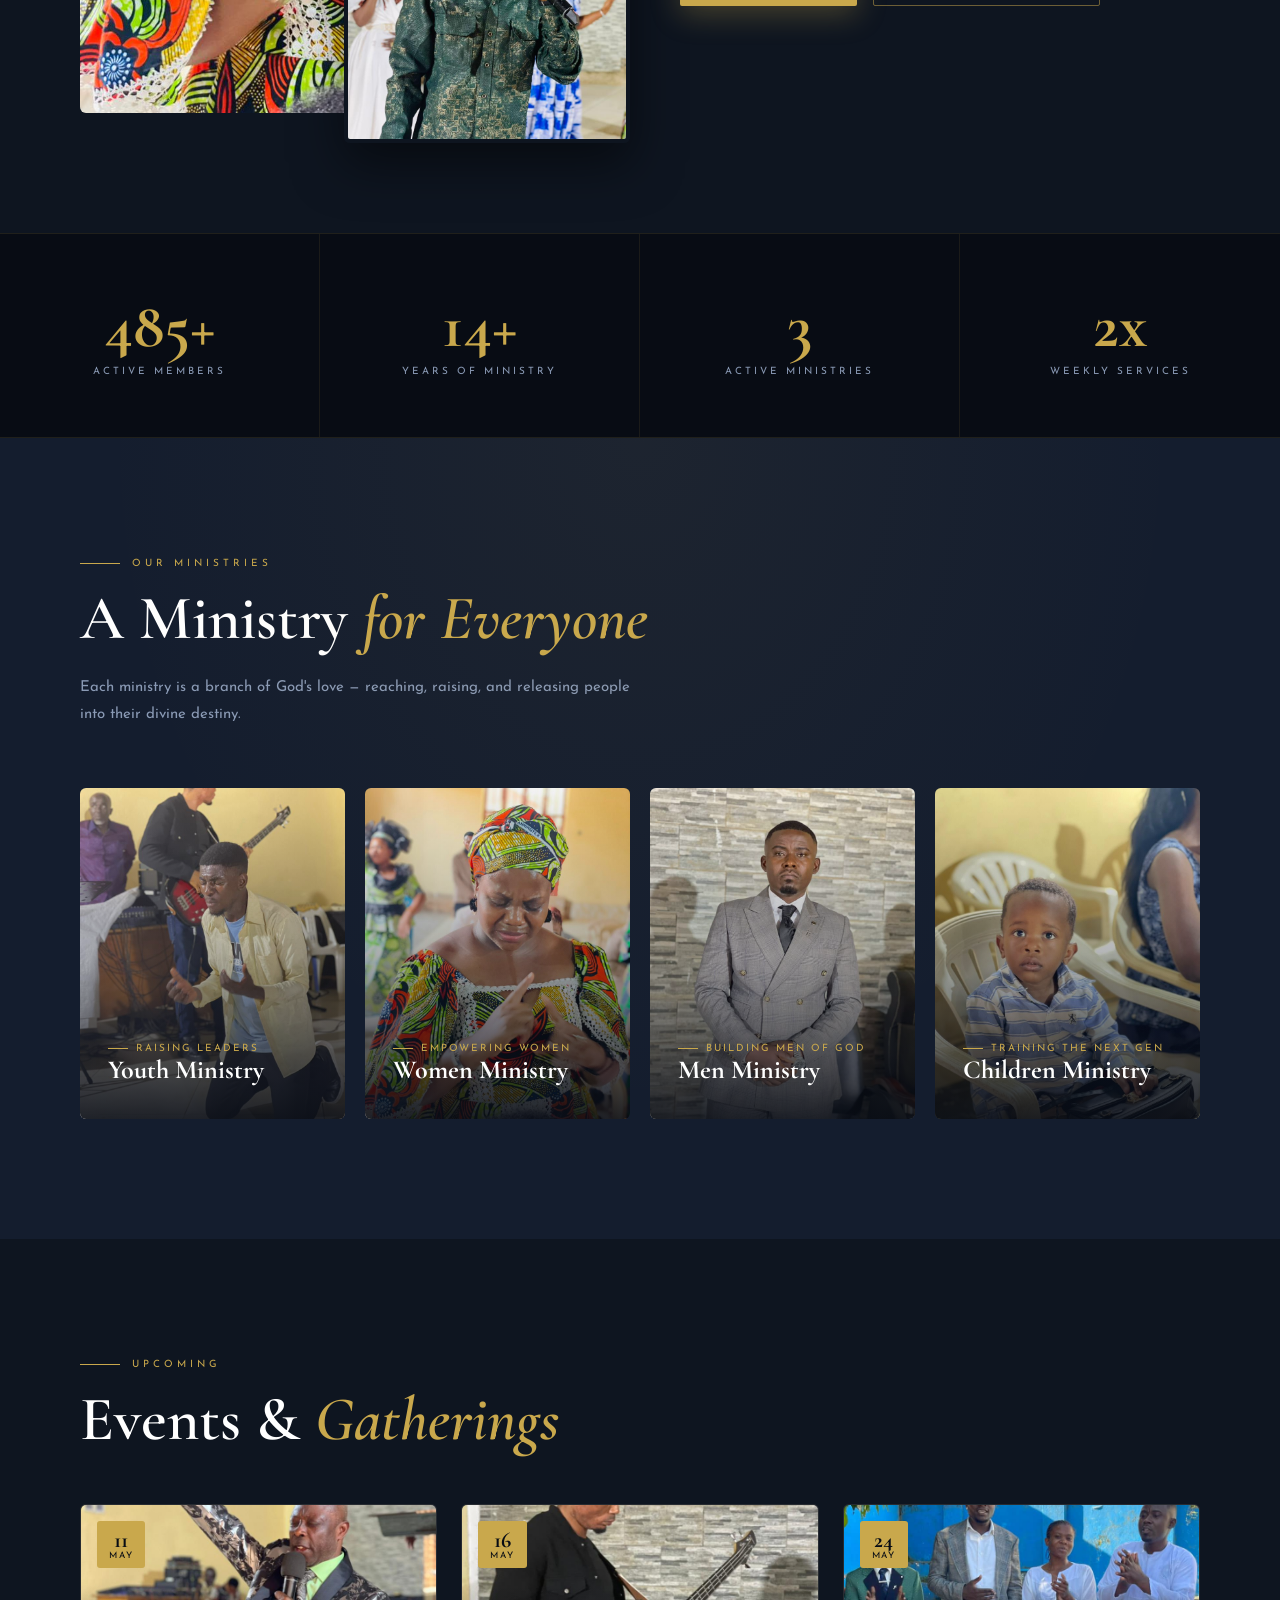
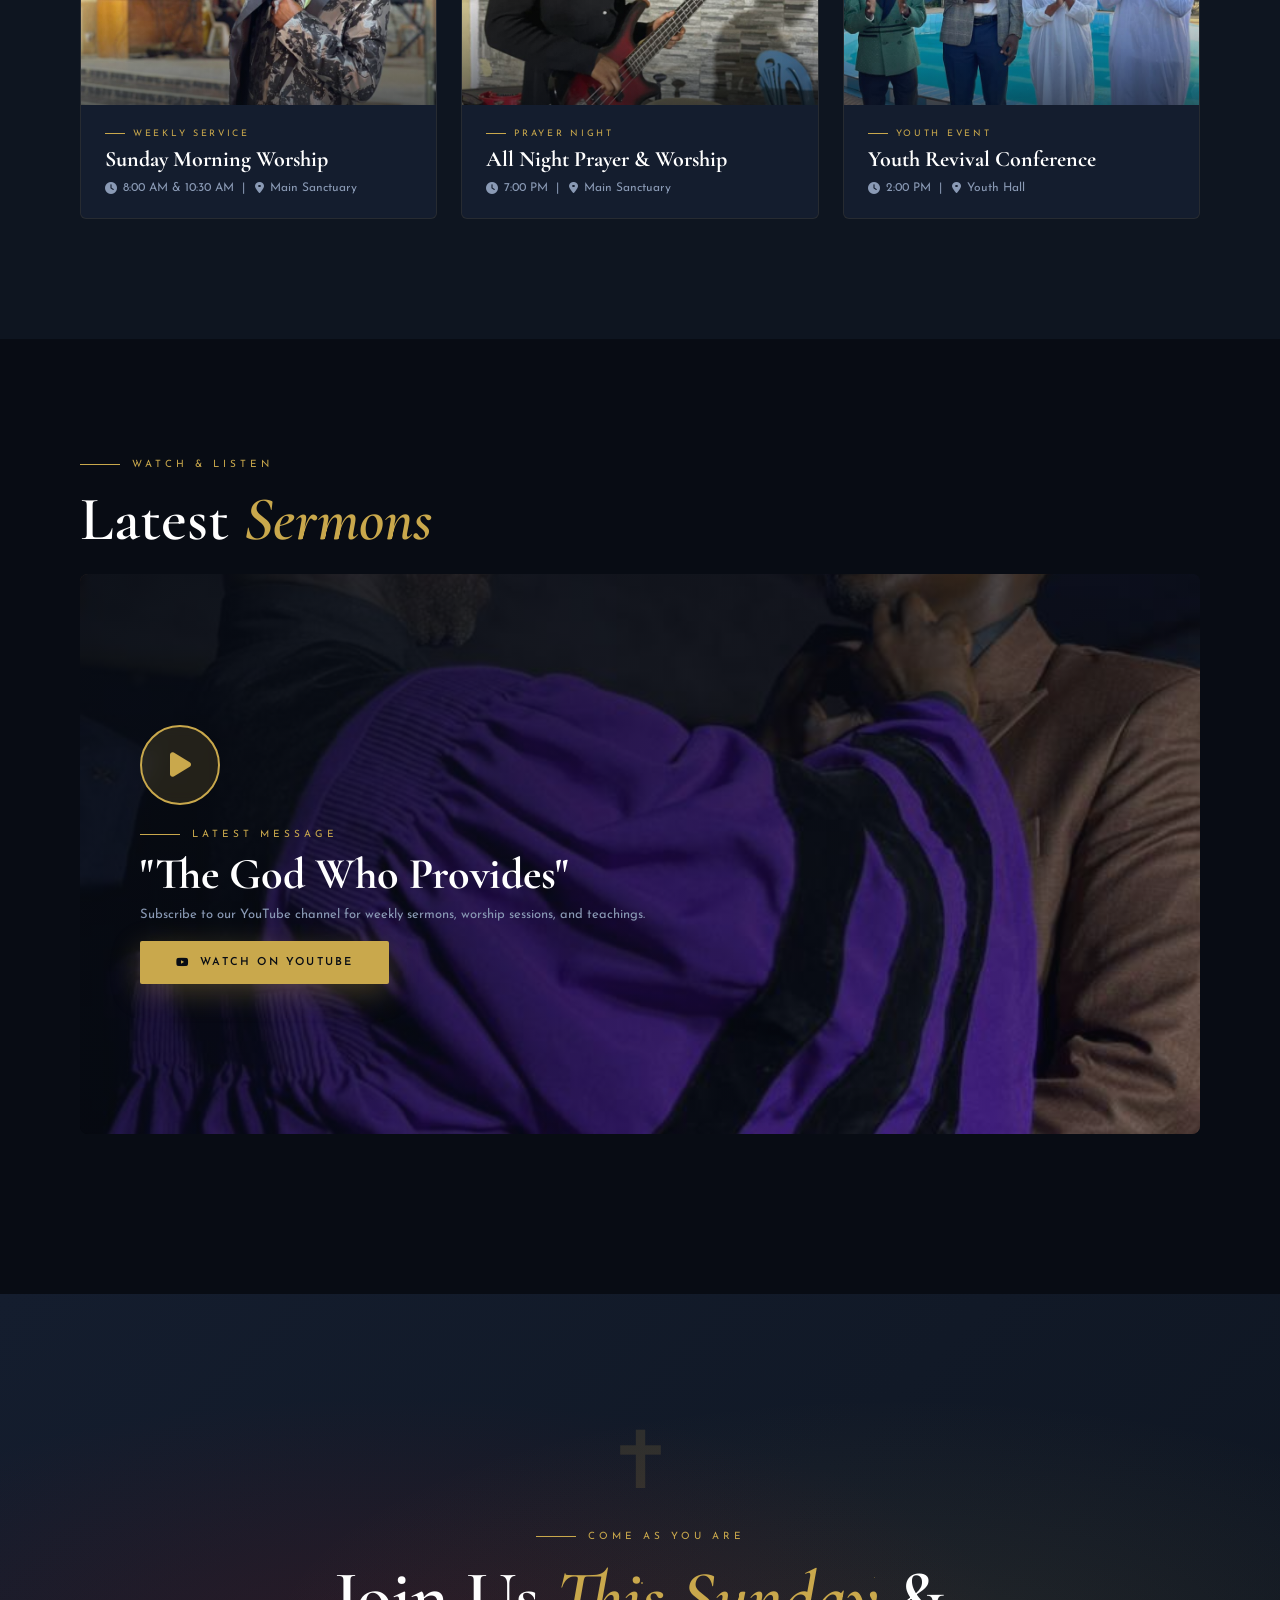
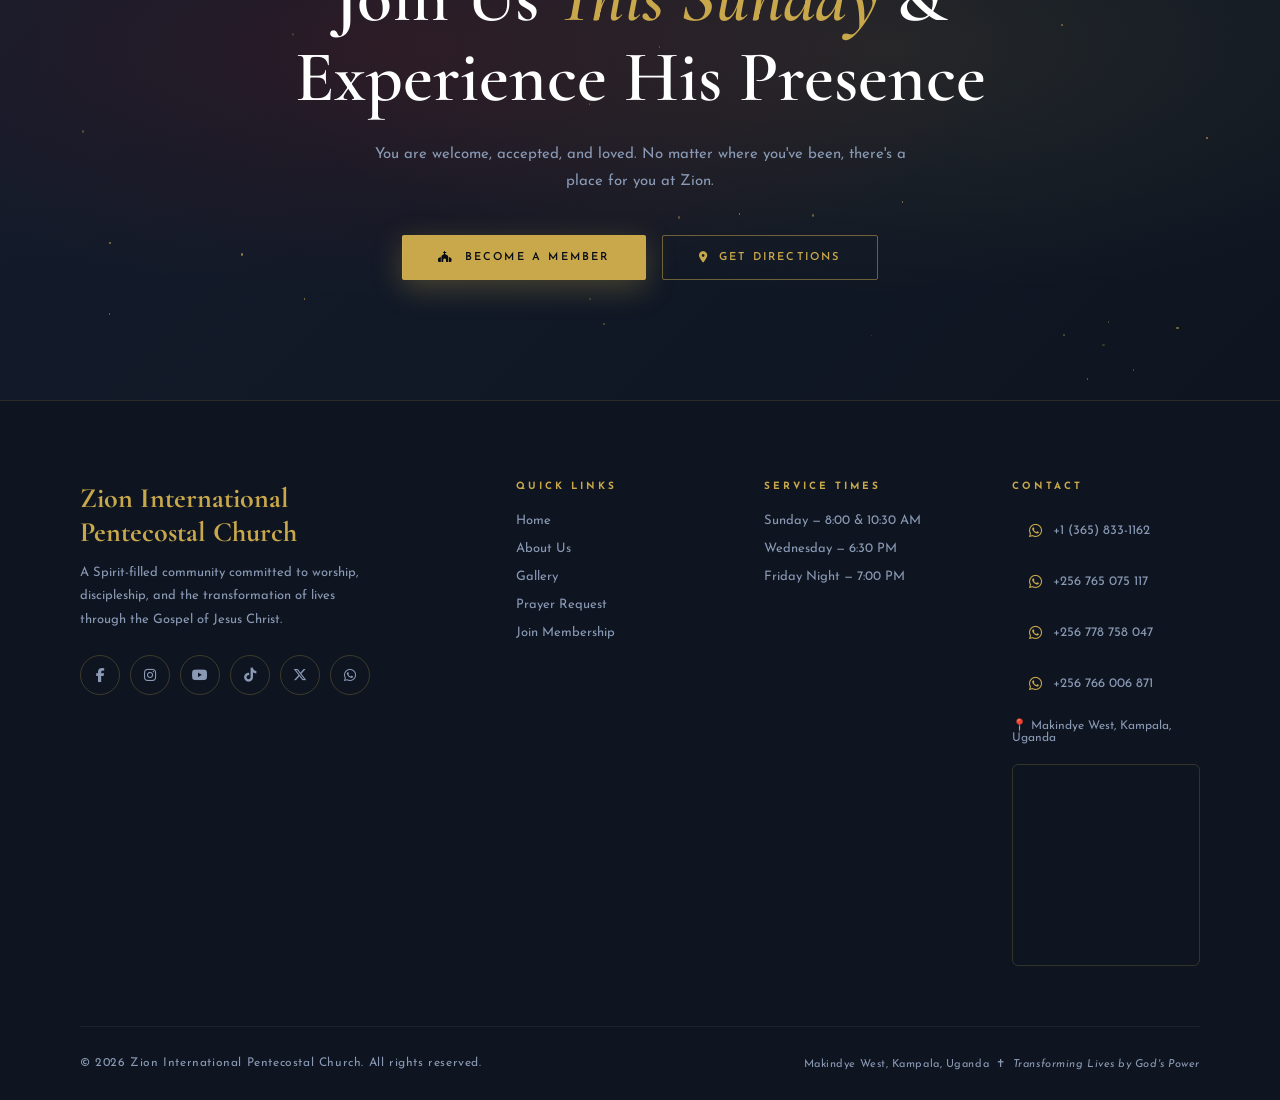
==== commit b98bfc8a: "donate" ====
--- a/index.html
+++ b/index.html
@@ -987,7 +987,7 @@
 
 <!-- FABs -->
 <a href="https://wa.me/256765075117" class="fab-whatsapp" target="_blank"><i class="fab fa-whatsapp"></i></a>
-<a href="#" class="fab-give" onclick="openGiving(); return false;"><i class="fas fa-heart"></i><span>GIVE</span></a>
+<a href="#" class="fab-give" onclick="openGiving(); return false;"><i class="fas fa-heart"></i><span>DONATE</span></a>
 
 <!-- GIVING MODAL -->
 <div class="modal-overlay" id="givingModal">
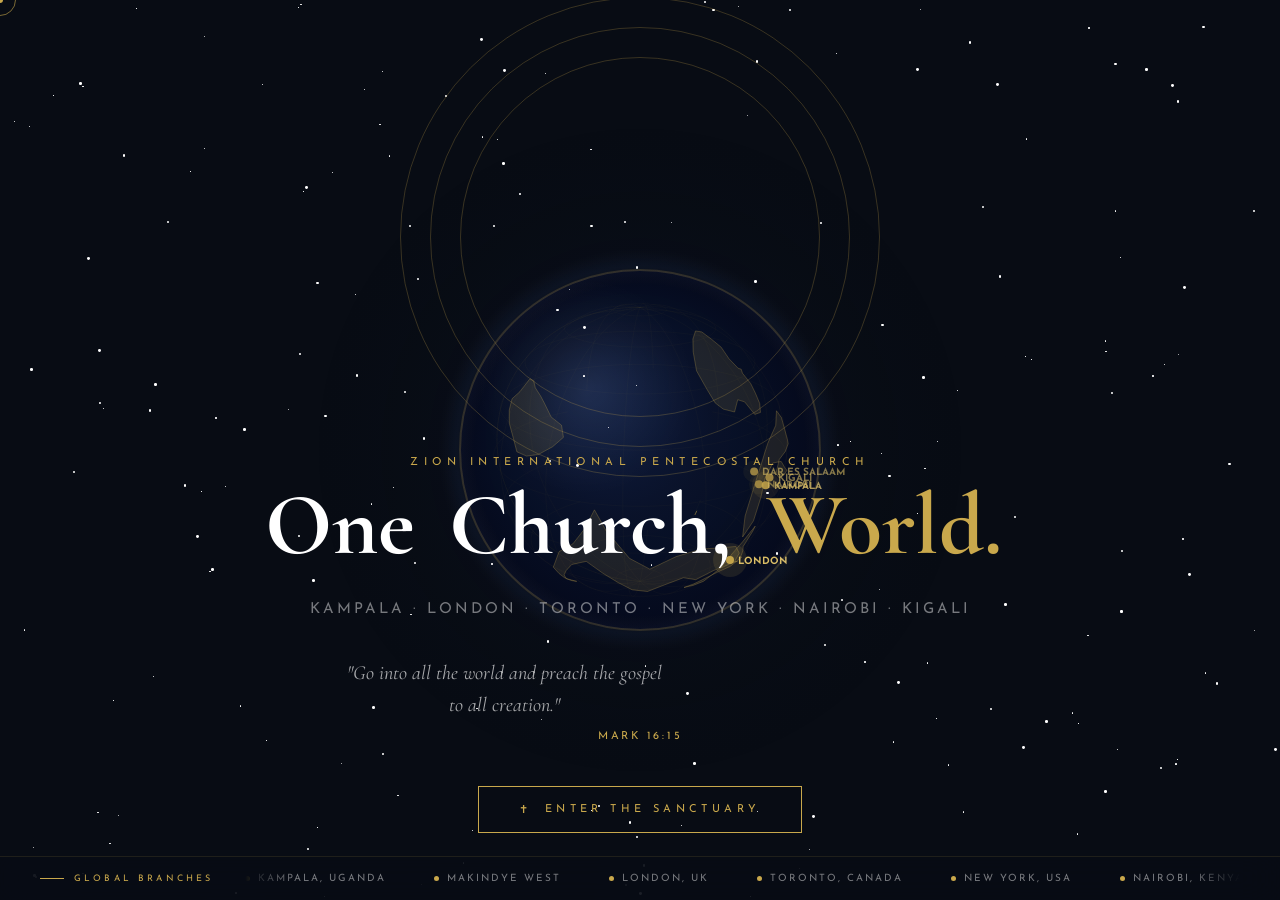
==== commit f2b79045: "added an intro" ====
--- a/index.html
+++ b/index.html
@@ -3,1044 +3,682 @@
 <head>
 <meta charset="UTF-8"/>
 <meta name="viewport" content="width=device-width, initial-scale=1.0"/>
-<title>Zion International Pentecostal Church — Kampala, Uganda</title>
-<meta name="description" content="Zion International Pentecostal Church — Where lives are transformed by the power of God. Join us in Makindye West, Kampala."/>
-
-<link href="https://fonts.googleapis.com/css2?family=Cormorant+Garamond:ital,wght@0,300;0,400;0,600;0,700;1,400;1,600&family=Josefin+Sans:wght@300;400;600;700&family=Crimson+Pro:ital,wght@0,300;0,400;0,600;1,400&display=swap" rel="stylesheet"/>
-<link rel="stylesheet" href="https://cdnjs.cloudflare.com/ajax/libs/font-awesome/6.5.0/css/all.min.css"/>
-<link rel="stylesheet" href="style.css"/>
-
+<title>Welcome — Zion International Pentecostal Church</title>
+<link href="https://fonts.googleapis.com/css2?family=Cormorant+Garamond:ital,wght@0,300;0,400;0,600;0,700;1,400;1,600&family=Josefin+Sans:wght@300;400;600;700&display=swap" rel="stylesheet"/>
 <style>
-/* ─── HERO ──────────────────────────────────────── */
-.hero {
-  min-height: 100vh;
-  position: relative;
-  display: flex;
-  align-items: center;
-  overflow: hidden;
-}
-
-.hero-video {
-  position: absolute;
-  inset: 0;
-  z-index: 0;
-}
-
-.hero-video video {
-  width: 100%; height: 100%;
-  object-fit: cover;
-}
-
-.hero-video::after {
-  content: '';
-  position: absolute;
-  inset: 0;
-  background: linear-gradient(
-    135deg,
-    rgba(8,12,20,0.82) 0%,
-    rgba(8,12,20,0.6) 50%,
-    rgba(8,12,20,0.75) 100%
-  );
-}
-
-/* Fallback gradient if no video */
-.hero-video-fallback {
-  position: absolute;
-  inset: 0;
-  background: 
-    radial-gradient(ellipse at 20% 50%, rgba(139,26,26,0.25) 0%, transparent 60%),
-    radial-gradient(ellipse at 80% 30%, rgba(201,168,76,0.15) 0%, transparent 50%),
-    linear-gradient(135deg, #080c14 0%, #0e1520 50%, #141d2e 100%);
-}
-
-/* Sliding background images */
-.hero-slides {
-  position: absolute;
-  inset: 0;
-  z-index: 0;
-}
-
-.hero-slide {
-  position: absolute;
-  inset: 0;
-  background-size: cover;
-  background-position: center;
-  opacity: 0;
-  transition: opacity 1.5s ease;
-  transform: scale(1.08);
-  transition: opacity 1.5s ease, transform 8s ease;
-}
-
-.hero-slide.active {
-  opacity: 1;
-  transform: scale(1);
-}
-
-.hero-overlay {
-  position: absolute;
-  inset: 0;
-  background: linear-gradient(135deg, rgba(8,12,20,0.85), rgba(8,12,20,0.5), rgba(8,12,20,0.75));
-  z-index: 1;
-}
-
-.hero-content {
-  position: relative;
-  z-index: 2;
-  padding: 0 80px;
-  max-width: 800px;
-}
-
-/* ─── ZION LOGO TITLE ───────────────────────────── */
-.hero-zion-title {
-  display: flex;
-  align-items: center;
-  gap: 0;
-  margin-bottom: 20px;
-  line-height: 1;
-}
-
-.zion-letter {
-  font-family: var(--font-display);
-  font-size: clamp(80px, 12vw, 140px);
-  font-weight: 700;
-  color: var(--white);
-  display: inline-block;
-  line-height: 1;
-}
-
-.zion-o {
-  display: inline-flex;
-  align-items: center;
-  justify-content: center;
-  position: relative;
-  width: clamp(80px, 12vw, 140px);
-  height: clamp(80px, 12vw, 140px);
-}
-
-.zion-o-img {
-  width: 100%;
-  height: 100%;
-  border-radius: 50%;
-  object-fit: cover;
-  border: 3px solid var(--gold);
-  box-shadow: 
-    0 0 30px rgba(201,168,76,0.5),
-    0 0 60px rgba(201,168,76,0.2),
-    inset 0 0 30px rgba(0,0,0,0.3);
-  animation: logoPulse 3s ease-in-out infinite;
-}
-
-@keyframes logoPulse {
-  0%, 100% { box-shadow: 0 0 30px rgba(201,168,76,0.5), 0 0 60px rgba(201,168,76,0.2); }
-  50%       { box-shadow: 0 0 50px rgba(201,168,76,0.8), 0 0 80px rgba(201,168,76,0.4); }
-}
-
-.zion-gold {
-  color: var(--gold);
-  text-shadow: 0 0 40px rgba(201,168,76,0.4);
-}
-
-.hero-full-name {
-  font-size: clamp(11px, 1.5vw, 14px);
-  letter-spacing: 0.4em;
-  text-transform: uppercase;
-  color: var(--gold);
-  margin-bottom: 24px;
-  display: flex;
-  align-items: center;
-  gap: 12px;
-}
-
-.hero-full-name::before {
-  content: '';
-  width: 40px; height: 1px;
-  background: var(--gold);
-}
-
-.hero-tagline {
-  font-family: var(--font-serif);
-  font-size: clamp(18px, 2.5vw, 26px);
-  font-style: italic;
-  color: rgba(255,255,255,0.85);
-  line-height: 1.5;
-  margin-bottom: 40px;
-  max-width: 560px;
-}
-
-.hero-buttons {
-  display: flex;
-  gap: 16px;
-  flex-wrap: wrap;
-  margin-bottom: 60px;
-}
-
-.hero-scroll {
-  display: flex;
-  align-items: center;
-  gap: 12px;
-  color: var(--muted);
-  font-size: 11px;
-  letter-spacing: 0.25em;
-  text-transform: uppercase;
-  animation: bounce 2s ease-in-out infinite;
-}
-
-.hero-scroll-line {
-  width: 1px;
-  height: 50px;
-  background: linear-gradient(to bottom, var(--gold), transparent);
-}
-
-@keyframes bounce {
-  0%, 100% { transform: translateY(0); }
-  50%       { transform: translateY(6px); }
-}
-
-/* Services strip */
-.services-strip {
-  position: absolute;
-  bottom: 0; left: 0; right: 0;
-  z-index: 3;
-  background: rgba(8,12,20,0.85);
-  backdrop-filter: blur(20px);
-  border-top: 1px solid rgba(201,168,76,0.2);
-  display: grid;
-  grid-template-columns: repeat(3, 1fr);
-}
-
-.service-item {
-  padding: 24px 40px;
-  display: flex;
-  align-items: center;
-  gap: 16px;
-  border-right: 1px solid rgba(201,168,76,0.1);
-  transition: background 0.35s;
-}
-
-.service-item:last-child { border-right: none; }
-.service-item:hover { background: rgba(201,168,76,0.06); }
-
-.service-icon {
-  width: 44px; height: 44px;
-  border-radius: 50%;
-  border: 1px solid rgba(201,168,76,0.3);
-  display: flex;
-  align-items: center;
-  justify-content: center;
-  color: var(--gold);
-  font-size: 16px;
-  flex-shrink: 0;
-}
-
-.service-info { flex: 1; }
-.service-info strong { display: block; font-size: 13px; color: var(--white); margin-bottom: 2px; }
-.service-info span  { font-size: 11px; color: var(--muted); letter-spacing: 0.08em; }
-
-/* ─── WELCOME ───────────────────────────────────── */
-.welcome {
-  background: var(--dark);
-  position: relative;
-  overflow: hidden;
-}
-
-.welcome::before {
-  content: '';
-  position: absolute;
-  top: -200px; right: -200px;
-  width: 600px; height: 600px;
-  border-radius: 50%;
-  background: radial-gradient(circle, rgba(201,168,76,0.06), transparent 70%);
-  pointer-events: none;
-}
-
-.welcome-grid {
-  display: grid;
-  grid-template-columns: 1fr 1fr;
-  gap: 80px;
-  align-items: center;
-}
-
-.welcome-img-wrap {
-  position: relative;
-}
-
-.welcome-img-main {
-  border-radius: 6px;
-  overflow: hidden;
-  aspect-ratio: 3/4;
-}
-
-.welcome-img-main img {
-  width: 100%; height: 100%;
-  object-fit: cover;
-  transition: transform 0.7s var(--ease-smooth);
-}
-
-.welcome-img-main:hover img { transform: scale(1.05); }
-
-.welcome-img-accent {
-  position: absolute;
-  bottom: -30px; right: -30px;
-  width: 55%;
-  border-radius: 6px;
-  overflow: hidden;
-  border: 4px solid var(--dark);
-  box-shadow: 0 20px 50px rgba(0,0,0,0.5);
-}
-
-.welcome-img-accent img {
-  width: 100%; height: 100%;
-  object-fit: cover;
-  aspect-ratio: 1;
-}
-
-.welcome-badge {
-  position: absolute;
-  top: 30px; left: -20px;
-  background: var(--gold);
-  color: var(--deep);
-  padding: 16px 20px;
-  border-radius: 4px;
-  text-align: center;
-  box-shadow: 0 10px 30px rgba(201,168,76,0.4);
-}
-
-.welcome-badge .year {
-  font-family: var(--font-display);
-  font-size: 36px;
-  font-weight: 700;
-  display: block;
-  line-height: 1;
-}
-
-.welcome-badge .label {
-  font-size: 9px;
-  letter-spacing: 0.2em;
-  text-transform: uppercase;
-  display: block;
-  margin-top: 4px;
-}
-
-.welcome-verse {
-  margin-top: 30px;
-  padding: 24px;
-  border-left: 2px solid var(--gold);
-  background: rgba(201,168,76,0.04);
-  border-radius: 0 4px 4px 0;
-}
-
-.welcome-verse blockquote {
-  font-family: var(--font-serif);
-  font-style: italic;
-  font-size: 18px;
-  line-height: 1.6;
-  color: rgba(255,255,255,0.8);
-  margin-bottom: 10px;
-}
-
-.welcome-verse cite {
-  font-size: 12px;
-  letter-spacing: 0.2em;
-  color: var(--gold);
-  text-transform: uppercase;
-}
-
-/* ─── STATS ─────────────────────────────────────── */
-.stats {
-  background: var(--deep);
-  border-top: 1px solid rgba(201,168,76,0.12);
-  border-bottom: 1px solid rgba(201,168,76,0.12);
-}
-
-.stats-grid {
-  display: grid;
-  grid-template-columns: repeat(4, 1fr);
-  gap: 0;
-}
-
-.stat-item {
-  padding: 60px 30px;
-  text-align: center;
-  border-right: 1px solid rgba(201,168,76,0.1);
-  position: relative;
-  overflow: hidden;
-  transition: background 0.4s;
-}
-
-.stat-item:last-child { border-right: none; }
-
-.stat-item::before {
-  content: '';
-  position: absolute;
-  bottom: 0; left: 50%;
-  width: 0; height: 2px;
-  background: var(--gold);
-  transform: translateX(-50%);
-  transition: width 0.5s var(--ease-smooth);
-}
-
-.stat-item:hover { background: rgba(201,168,76,0.04); }
-.stat-item:hover::before { width: 60%; }
-
-.stat-num {
-  font-family: var(--font-display);
-  font-size: 64px;
-  font-weight: 700;
-  color: var(--gold);
-  line-height: 1;
-  margin-bottom: 8px;
-}
-
-.stat-label {
-  font-size: 10px;
-  letter-spacing: 0.3em;
-  text-transform: uppercase;
-  color: var(--muted);
-}
-
-/* ─── MINISTRIES ────────────────────────────────── */
-.ministries-bg {
-  background: var(--dark2);
-  position: relative;
-}
-
-.ministries-bg::before {
-  content: '';
-  position: absolute;
-  inset: 0;
-  background: radial-gradient(ellipse at center top, rgba(201,168,76,0.05), transparent 60%);
-  pointer-events: none;
-}
-
-.ministries-grid {
-  display: grid;
-  grid-template-columns: repeat(4, 1fr);
-  gap: 20px;
-  margin-top: 60px;
-}
-
-/* ─── EVENTS ─────────────────────────────────────── */
-.events-bg { background: var(--dark); }
-
-.events-grid {
-  display: grid;
-  grid-template-columns: repeat(3, 1fr);
-  gap: 24px;
-  margin-top: 50px;
-}
-
-.event-card {
-  border-radius: 6px;
-  overflow: hidden;
-  background: var(--dark2);
-  border: 1px solid rgba(201,168,76,0.1);
-  transition: all 0.4s var(--ease-smooth);
-  cursor: pointer;
-}
-
-.event-card:hover {
-  transform: translateY(-10px);
-  border-color: rgba(201,168,76,0.35);
-  box-shadow: 0 30px 60px rgba(0,0,0,0.4);
-}
-
-.event-img {
-  position: relative;
-  aspect-ratio: 16/9;
-  overflow: hidden;
-}
-
-.event-img img {
-  width: 100%; height: 100%;
-  object-fit: cover;
-  transition: transform 0.6s var(--ease-smooth);
-}
-
-.event-card:hover .event-img img { transform: scale(1.08); }
-
-.event-img-overlay {
-  position: absolute;
-  inset: 0;
-  background: linear-gradient(to top, rgba(8,12,20,0.6), transparent 60%);
-}
-
-.event-date-badge {
-  position: absolute;
-  top: 16px; left: 16px;
-  background: var(--gold);
-  color: var(--deep);
-  border-radius: 3px;
-  padding: 8px 12px;
-  text-align: center;
-  z-index: 2;
-}
-
-.event-date-badge .day { font-family: var(--font-display); font-size: 22px; font-weight: 700; line-height: 1; display: block; }
-.event-date-badge .month { font-size: 9px; letter-spacing: 0.2em; text-transform: uppercase; display: block; }
-
-.event-body { padding: 24px; }
-
-.event-cat {
-  font-size: 9px;
-  letter-spacing: 0.3em;
-  text-transform: uppercase;
-  color: var(--gold);
-  margin-bottom: 8px;
-  display: flex;
-  align-items: center;
-  gap: 8px;
-}
-
-.event-cat::before { content: ''; width: 20px; height: 1px; background: var(--gold); }
-
-.event-title { font-family: var(--font-display); font-size: 22px; color: var(--white); margin-bottom: 10px; line-height: 1.2; }
-.event-meta  { font-size: 12px; color: var(--muted); display: flex; align-items: center; gap: 6px; }
-
-/* ─── SERMONS ───────────────────────────────────── */
-.sermons-bg { background: var(--deep); }
-
-.sermons-hero {
-  border-radius: 8px;
-  overflow: hidden;
-  aspect-ratio: 16/8;
-  position: relative;
-  margin-bottom: 40px;
-}
-
-.sermons-hero img {
-  width: 100%; height: 100%;
-  object-fit: cover;
-}
-
-.sermons-hero-overlay {
-  position: absolute;
-  inset: 0;
-  background: linear-gradient(135deg, rgba(8,12,20,0.9) 0%, rgba(8,12,20,0.4) 100%);
-  display: flex;
-  align-items: center;
-  padding: 60px;
-}
-
-.play-btn {
-  width: 80px; height: 80px;
-  border-radius: 50%;
-  border: 2px solid var(--gold);
-  background: rgba(201,168,76,0.15);
-  display: flex;
-  align-items: center;
-  justify-content: center;
-  font-size: 28px;
-  color: var(--gold);
-  margin-bottom: 24px;
-  cursor: pointer;
-  transition: all 0.4s var(--ease-bounce);
-  backdrop-filter: blur(8px);
-}
-
-.play-btn:hover {
-  background: var(--gold);
-  color: var(--deep);
-  transform: scale(1.1);
-  box-shadow: 0 0 40px rgba(201,168,76,0.5);
-}
-
-/* ─── CTA ───────────────────────────────────────── */
-.cta-section {
-  background: linear-gradient(135deg, var(--dark2), var(--dark));
-  position: relative;
-  overflow: hidden;
-  text-align: center;
-}
-
-.cta-section::before {
-  content: '';
-  position: absolute;
-  inset: 0;
-  background: 
-    radial-gradient(ellipse at 30% 50%, rgba(139,26,26,0.2), transparent 50%),
-    radial-gradient(ellipse at 70% 50%, rgba(201,168,76,0.1), transparent 50%);
-}
-
-.cta-section .section-title { font-size: clamp(40px, 6vw, 72px); }
-
-.cta-cross {
-  font-size: 80px;
-  color: rgba(201,168,76,0.15);
-  font-family: var(--font-display);
-  margin-bottom: 20px;
-  animation: ctaPulse 3s ease-in-out infinite;
-}
-
-@keyframes ctaPulse {
-  0%, 100% { color: rgba(201,168,76,0.15); }
-  50%       { color: rgba(201,168,76,0.3); }
-}
-
-/* ─── RESPONSIVE OVERRIDES ──────────────────────── */
-@media (max-width: 1024px) {
-  .hero-content { padding: 0 40px; }
-  .welcome-grid { grid-template-columns: 1fr; gap: 50px; }
-  .welcome-img-accent { display: none; }
-  .stats-grid { grid-template-columns: repeat(2, 1fr); }
-  .ministries-grid { grid-template-columns: repeat(2, 1fr); }
-  .events-grid { grid-template-columns: repeat(2, 1fr); }
-  .services-strip { grid-template-columns: 1fr; }
-}
-
-@media (max-width: 768px) {
-  .hero-content { padding: 0 24px; max-width: 100%; }
-  .hero-zion-title { justify-content: flex-start; }
-  .stats-grid { grid-template-columns: repeat(2, 1fr); }
-  .ministries-grid { grid-template-columns: repeat(2, 1fr); }
-  .events-grid { grid-template-columns: 1fr; }
-  .services-strip { display: none; }
-}
+  :root {
+    --gold: #C9A84C;
+    --gold-light: #E8C96A;
+    --deep: #080c14;
+    --dark: #0d1320;
+    --white: #ffffff;
+    --muted: rgba(255,255,255,0.45);
+    --font-display: 'Cormorant Garamond', serif;
+    --font-sans: 'Josefin Sans', sans-serif;
+  }
+
+  * { margin: 0; padding: 0; box-sizing: border-box; }
+
+  body {
+    background: var(--deep);
+    overflow: hidden;
+    font-family: var(--font-sans);
+    cursor: none;
+  }
+
+  /* ── CANVAS GLOBE ── */
+  #globeCanvas {
+    position: fixed;
+    inset: 0;
+    z-index: 0;
+  }
+
+  /* ── STAR FIELD ── */
+  .stars {
+    position: fixed;
+    inset: 0;
+    z-index: 1;
+    pointer-events: none;
+  }
+
+  .star {
+    position: absolute;
+    border-radius: 50%;
+    background: white;
+    animation: twinkle var(--d, 3s) ease-in-out infinite var(--delay, 0s);
+  }
+
+  @keyframes twinkle {
+    0%, 100% { opacity: var(--min-op, 0.2); transform: scale(1); }
+    50%       { opacity: 1; transform: scale(1.5); }
+  }
+
+  /* ── INTRO OVERLAY ── */
+  .intro-overlay {
+    position: fixed;
+    inset: 0;
+    z-index: 10;
+    display: flex;
+    flex-direction: column;
+    align-items: center;
+    justify-content: center;
+    pointer-events: none;
+  }
+
+  /* ── GLOBE CONTAINER ── */
+  .globe-wrap {
+    position: relative;
+    width: 340px;
+    height: 340px;
+    margin-bottom: 50px;
+    animation: globeFloat 4s ease-in-out infinite;
+  }
+
+  @keyframes globeFloat {
+    0%, 100% { transform: translateY(0px); }
+    50%       { transform: translateY(-18px); }
+  }
+
+  .globe-ring {
+    position: absolute;
+    border-radius: 50%;
+    border: 1px solid rgba(201,168,76,0.25);
+    left: 50%; top: 50%;
+    transform: translate(-50%, -50%);
+    animation: ringExpand 3s ease-out infinite;
+  }
+
+  .globe-ring:nth-child(1) { width: 360px; height: 360px; animation-delay: 0s; }
+  .globe-ring:nth-child(2) { width: 420px; height: 420px; animation-delay: 0.6s; }
+  .globe-ring:nth-child(3) { width: 480px; height: 480px; animation-delay: 1.2s; }
+
+  @keyframes ringExpand {
+    0%   { opacity: 0.6; transform: translate(-50%,-50%) scale(0.95); }
+    100% { opacity: 0;   transform: translate(-50%,-50%) scale(1.15); }
+  }
+
+  /* Location pins on globe */
+  .pin {
+    position: absolute;
+    width: 8px; height: 8px;
+    border-radius: 50%;
+    background: var(--gold);
+    box-shadow: 0 0 12px rgba(201,168,76,0.9), 0 0 25px rgba(201,168,76,0.4);
+    animation: pinPulse 2s ease-in-out infinite;
+    z-index: 5;
+  }
+
+  .pin::after {
+    content: '';
+    position: absolute;
+    inset: -4px;
+    border-radius: 50%;
+    border: 1px solid rgba(201,168,76,0.5);
+    animation: pinRing 2s ease-out infinite;
+  }
+
+  @keyframes pinPulse {
+    0%, 100% { transform: scale(1); box-shadow: 0 0 12px rgba(201,168,76,0.9); }
+    50%       { transform: scale(1.3); box-shadow: 0 0 20px rgba(201,168,76,1), 0 0 40px rgba(201,168,76,0.5); }
+  }
+
+  @keyframes pinRing {
+    0%   { opacity: 1; transform: scale(1); }
+    100% { opacity: 0; transform: scale(3); }
+  }
+
+  .pin-label {
+    position: absolute;
+    left: 14px; top: -4px;
+    font-family: var(--font-sans);
+    font-size: 9px;
+    letter-spacing: 0.15em;
+    color: var(--gold);
+    white-space: nowrap;
+    text-transform: uppercase;
+    opacity: 0;
+    animation: labelFade 2s ease-in-out infinite;
+  }
+
+  @keyframes labelFade {
+    0%, 30%, 100% { opacity: 0; }
+    60%, 85%       { opacity: 1; }
+  }
+
+  /* ── TEXT AREA ── */
+  .intro-text { text-align: center; }
+
+  .intro-label {
+    font-size: 11px;
+    letter-spacing: 0.5em;
+    text-transform: uppercase;
+    color: var(--gold);
+    margin-bottom: 16px;
+    overflow: hidden;
+  }
+
+  .intro-label span {
+    display: inline-block;
+    animation: slideUp 0.8s cubic-bezier(0.16,1,0.3,1) both;
+    animation-delay: 0.5s;
+    transform: translateY(100%);
+  }
+
+  .intro-title {
+    font-family: var(--font-display);
+    font-size: clamp(42px, 8vw, 88px);
+    font-weight: 700;
+    color: var(--white);
+    line-height: 0.95;
+    overflow: hidden;
+    margin-bottom: 20px;
+  }
+
+  .title-word {
+    display: inline-block;
+    overflow: hidden;
+    margin-right: 0.15em;
+  }
+
+  .title-word span {
+    display: inline-block;
+    animation: slideUp 1s cubic-bezier(0.16,1,0.3,1) both;
+    transform: translateY(110%);
+  }
+
+  .title-word:nth-child(1) span { animation-delay: 0.7s; }
+  .title-word:nth-child(2) span { animation-delay: 0.9s; }
+  .title-word:nth-child(3) span { animation-delay: 1.1s; color: var(--gold); }
+
+  @keyframes slideUp {
+    to { transform: translateY(0); }
+  }
+
+  .intro-sub {
+    font-size: clamp(12px, 1.5vw, 15px);
+    letter-spacing: 0.2em;
+    text-transform: uppercase;
+    color: var(--muted);
+    margin-bottom: 40px;
+    opacity: 0;
+    animation: fadeIn 1s ease both;
+    animation-delay: 1.5s;
+  }
+
+  .live-verse {
+    font-family: var(--font-display);
+    font-style: italic;
+    font-size: clamp(14px, 2vw, 20px);
+    color: rgba(255,255,255,0.65);
+    max-width: 480px;
+    line-height: 1.6;
+    margin-bottom: 10px;
+    opacity: 0;
+    animation: fadeIn 1s ease both;
+    animation-delay: 1.8s;
+  }
+
+  .verse-ref {
+    font-size: 11px;
+    letter-spacing: 0.25em;
+    color: var(--gold);
+    text-transform: uppercase;
+    opacity: 0;
+    animation: fadeIn 1s ease both;
+    animation-delay: 2s;
+  }
+
+  @keyframes fadeIn { to { opacity: 1; } }
+
+  /* ── ENTER BUTTON ── */
+  .enter-btn {
+    margin-top: 44px;
+    display: inline-flex;
+    align-items: center;
+    gap: 12px;
+    padding: 16px 40px;
+    border: 1px solid var(--gold);
+    background: transparent;
+    color: var(--gold);
+    font-family: var(--font-sans);
+    font-size: 11px;
+    letter-spacing: 0.4em;
+    text-transform: uppercase;
+    cursor: pointer;
+    text-decoration: none;
+    transition: all 0.5s ease;
+    pointer-events: all;
+    opacity: 0;
+    animation: fadeIn 1s ease both;
+    animation-delay: 2.4s;
+    position: relative;
+    overflow: hidden;
+  }
+
+  .enter-btn::before {
+    content: '';
+    position: absolute;
+    inset: 0;
+    background: var(--gold);
+    transform: translateX(-105%);
+    transition: transform 0.5s cubic-bezier(0.16,1,0.3,1);
+    z-index: -1;
+  }
+
+  .enter-btn:hover::before { transform: translateX(0); }
+  .enter-btn:hover { color: var(--deep); }
+
+  /* ── BRANCHES ── */
+  .branches-strip {
+    position: fixed;
+    bottom: 0; left: 0; right: 0;
+    z-index: 20;
+    padding: 16px 40px;
+    display: flex;
+    align-items: center;
+    gap: 0;
+    border-top: 1px solid rgba(201,168,76,0.12);
+    background: rgba(8,12,20,0.8);
+    backdrop-filter: blur(20px);
+    opacity: 0;
+    animation: fadeIn 1s ease both;
+    animation-delay: 2.6s;
+  }
+
+  .branch-label {
+    font-size: 9px;
+    letter-spacing: 0.35em;
+    text-transform: uppercase;
+    color: var(--gold);
+    margin-right: 32px;
+    flex-shrink: 0;
+    display: flex;
+    align-items: center;
+    gap: 10px;
+  }
+
+  .branch-label::before {
+    content: '';
+    width: 24px; height: 1px;
+    background: var(--gold);
+  }
+
+  .branches-scroll {
+    flex: 1;
+    overflow: hidden;
+    mask-image: linear-gradient(to right, transparent, black 5%, black 95%, transparent);
+  }
+
+  .branches-inner {
+    display: flex;
+    gap: 48px;
+    animation: scrollBranches 20s linear infinite;
+    white-space: nowrap;
+  }
+
+  .branch-item {
+    display: flex;
+    align-items: center;
+    gap: 8px;
+    font-size: 10px;
+    letter-spacing: 0.2em;
+    color: var(--muted);
+    text-transform: uppercase;
+    flex-shrink: 0;
+  }
+
+  .branch-dot {
+    width: 5px; height: 5px;
+    border-radius: 50%;
+    background: var(--gold);
+    flex-shrink: 0;
+  }
+
+  @keyframes scrollBranches {
+    0%   { transform: translateX(0); }
+    100% { transform: translateX(-50%); }
+  }
+
+  /* ── CURSOR ── */
+  .cursor {
+    position: fixed;
+    border-radius: 50%;
+    pointer-events: none;
+    z-index: 9999;
+    transition: transform 0.15s ease;
+  }
+  .cursor-dot  { width: 6px; height: 6px; background: var(--gold); margin: -3px 0 0 -3px; }
+  .cursor-ring { width: 32px; height: 32px; border: 1px solid rgba(201,168,76,0.6); margin: -16px 0 0 -16px; transition: width 0.3s, height 0.3s, margin 0.3s, opacity 0.3s; }
+
+  /* ── PAGE EXIT ── */
+  .page-exit {
+    position: fixed;
+    inset: 0;
+    background: var(--gold);
+    z-index: 9000;
+    transform: scaleX(0);
+    transform-origin: left;
+    transition: transform 0.7s cubic-bezier(0.86,0,0.07,1);
+  }
+
+  .page-exit.active { transform: scaleX(1); }
 </style>
 </head>
 <body>
 
-<!-- PAGE LOADER -->
-<div id="loader">
-  <div class="loader-cross"></div>
-  <span class="loader-text">Entering the Sanctuary</span>
+<div class="cursor cursor-dot" id="dot"></div>
+<div class="cursor cursor-ring" id="ring"></div>
+<div class="page-exit" id="pageExit"></div>
+
+<!-- STAR FIELD -->
+<div class="stars" id="stars"></div>
+
+<!-- 3D GLOBE CANVAS -->
+<canvas id="globeCanvas"></canvas>
+
+<!-- INTRO OVERLAY -->
+<div class="intro-overlay">
+  <div class="globe-wrap" id="globeWrap">
+    <div class="globe-ring"></div>
+    <div class="globe-ring"></div>
+    <div class="globe-ring"></div>
+    <!-- Pins will be injected by JS -->
+  </div>
+
+  <div class="intro-text">
+    <div class="intro-label"><span>Zion International Pentecostal Church</span></div>
+    <h1 class="intro-title">
+      <div class="title-word"><span>One</span></div>
+      <div class="title-word"><span>Church,</span></div>
+      <div class="title-word"><span>World.</span></div>
+    </h1>
+    <p class="intro-sub">Kampala · London · Toronto · New York · Nairobi · Kigali</p>
+    <p class="live-verse">"Go into all the world and preach the gospel<br>to all creation."</p>
+    <p class="verse-ref">Mark 16:15</p>
+    <a href="index.html" class="enter-btn" id="enterBtn">
+      <span>✝</span> Enter the Sanctuary
+    </a>
+  </div>
 </div>
 
-<!-- CUSTOM CURSOR -->
-<div class="cursor cursor-dot"></div>
-<div class="cursor cursor-ring"></div>
-
-<!-- PAGE TRANSITION -->
-<div class="page-transition"></div>
-
-<!-- SCROLL PROGRESS -->
-<div class="progress-bar"></div>
-
-<!-- ─── HEADER ─────────────────────────────────── -->
-<header>
-  <a href="index.html" class="logo">
-    <div class="logo-img-wrap"><img src="zipc1.jpeg" alt="ZIPC Logo"/></div>
-    <div class="logo-text">
-      <span class="logo-name">ZIPC</span>
-      <span class="logo-tagline">Zion International Pentecostal Church</span>
-    </div>
-  </a>
-
-  <nav>
-    <a href="index.html" class="active">Home</a>
-    <a href="about-us.html">About</a>
-    <a href="zion-gallery.html">Gallery</a>
-    <a href="prayer-request.html">Prayer</a>
-    <a href="form.html" class="nav-cta">Join Us</a>
-  </nav>
-
-  <button class="hamburger" onclick="openMenu()" aria-label="Menu">
-    <span></span><span></span><span></span>
-  </button>
-</header>
-
-<!-- MOBILE MENU -->
-<div class="mobile-menu" id="mobileMenu">
-  <button onclick="closeMenu()" style="position:absolute;top:30px;right:30px;background:none;border:none;color:var(--gold);font-size:24px;cursor:pointer;"><i class="fas fa-times"></i></button>
-  <a href="index.html" onclick="closeMenu()">Home</a>
-  <a href="about-us.html" onclick="closeMenu()">About</a>
-  <a href="zion-gallery.html" onclick="closeMenu()">Gallery</a>
-  <a href="prayer-request.html" onclick="closeMenu()">Prayer</a>
-  <a href="form.html" onclick="closeMenu()">Join Us</a>
-</div>
-
-<!-- ─── HERO ───────────────────────────────────── -->
-<section class="hero" id="home">
-  <div class="hero-slides">
-    <div class="hero-slide active" style="background-image:url('zipc1.jpeg')"></div>
-    <div class="hero-slide" style="background-image:url('zipc2.jpg')"></div>
-    <div class="hero-slide" style="background-image:url('zipc3.jpg')"></div>
-    <div class="hero-slide" style="background-image:url('zipc4.jpg')"></div>
-    <div class="hero-slide" style="background-image:url('zipc5.jpg')"></div>
-  </div>
-  <div class="hero-overlay"></div>
-  <div class="particles"></div>
-
-  <div class="hero-content">
-    <div class="hero-full-name">International Pentecostal Church — Kampala, Uganda</div>
-
-    <!-- Z I [O-logo] N -->
-    <div class="hero-zion-title">
-      <span class="zion-letter">Z</span>
-      <span class="zion-letter">I</span>
-      <span class="zion-o">
-        <img class="zion-o-img" src="zipc1.jpeg" alt="O — ZIPC Logo"/>
-      </span>
-      <span class="zion-letter zion-gold">N</span>
-    </div>
-
-    <p class="hero-tagline">"Where the Spirit of the Lord is, there is freedom.<br>Come experience His presence."</p>
-
-    <div class="hero-buttons">
-      <a href="form.html" class="btn btn-gold"><i class="fas fa-church"></i> Become a Member</a>
-      <a href="prayer-request.html" class="btn btn-outline"><i class="fas fa-pray"></i> Prayer Request</a>
-      <a href="#welcome" class="btn btn-ghost"><i class="fas fa-play"></i> Watch Sermons</a>
-    </div>
-
-    <div class="hero-scroll">
-      <div class="hero-scroll-line"></div>
-      Scroll to Explore
-    </div>
-  </div>
-
-  <div class="services-strip">
-    <div class="service-item">
-      <div class="service-icon"><i class="fas fa-sun"></i></div>
-      <div class="service-info">
-        <strong>Sunday Service</strong>
-        <span>8:00 AM &amp; 10:30 AM</span>
-      </div>
-    </div>
-    <div class="service-item">
-      <div class="service-icon"><i class="fas fa-bible"></i></div>
-      <div class="service-info">
-        <strong>Wednesday Bible Study</strong>
-        <span>6:30 PM</span>
-      </div>
-    </div>
-    <div class="service-item">
-      <div class="service-icon"><i class="fas fa-fire"></i></div>
-      <div class="service-info">
-        <strong>Friday Prayer Night</strong>
-        <span>7:00 PM — All Night</span>
-      </div>
-    </div>
-  </div>
-</section>
-
-<!-- ─── WELCOME ────────────────────────────────── -->
-<section class="section welcome" id="welcome">
-  <div class="welcome-grid">
-    <div class="welcome-img-wrap reveal left">
-      <div class="welcome-img-main img-zoom">
-        <img src="zipc6.jpg" alt="Congregation Worship"/>
-      </div>
-      <div class="welcome-img-accent img-zoom">
-        <img src="zipc7.jpg" alt="Prayer"/>
-      </div>
-      <div class="welcome-badge">
-        <span class="year">2026</span>
-        <span class="label">Years of Grace</span>
-      </div>
-    </div>
-    <div class="reveal right">
-      <div class="section-label">Welcome</div>
-      <h2 class="section-title">A House of <em>Prayer</em>, Power & Purpose</h2>
-      <p class="section-subtitle">Zion International Pentecostal Church is a Spirit-filled community dedicated to transforming lives through the Word of God, authentic worship, and compassionate ministry. Located in the heart of Makindye West, Kampala.</p>
-
-      <div class="welcome-verse" style="margin-top:30px;">
-        <blockquote>"For where two or three gather in my name, there am I with them."</blockquote>
-        <cite>Matthew 18:20</cite>
-      </div>
-
-      <div style="display:flex;gap:16px;margin-top:36px;flex-wrap:wrap;">
-        <a href="about-us.html" class="btn btn-gold"><i class="fas fa-arrow-right"></i> Our Story</a>
-        <a href="form.html" class="btn btn-outline"><i class="fas fa-hands"></i> Join the Family</a>
-      </div>
-    </div>
-  </div>
-</section>
-
-<!-- ─── STATS ──────────────────────────────────── -->
-<section class="stats">
-  <div class="stats-grid stagger">
-    <div class="stat-item" data-tilt>
-      <div class="stat-num"><span class="counter" data-target="500" data-suffix="+">500+</span></div>
-      <div class="stat-label">Active Members</div>
-    </div>
-    <div class="stat-item" data-tilt>
-      <div class="stat-num"><span class="counter" data-target="15" data-suffix="+">15+</span></div>
-      <div class="stat-label">Years of Ministry</div>
-    </div>
-    <div class="stat-item" data-tilt>
-      <div class="stat-num"><span class="counter" data-target="4" data-suffix="">4</span></div>
-      <div class="stat-label">Active Ministries</div>
-    </div>
-    <div class="stat-item" data-tilt>
-      <div class="stat-num"><span class="counter" data-target="3" data-suffix="x">3x</span></div>
-      <div class="stat-label">Weekly Services</div>
-    </div>
-  </div>
-</section>
-
-<!-- ─── MINISTRIES ─────────────────────────────── -->
-<section class="section ministries-bg" id="ministries">
-  <div class="section-label reveal">Our Ministries</div>
-  <h2 class="section-title reveal">A Ministry <em>for Everyone</em></h2>
-  <p class="section-subtitle reveal">Each ministry is a branch of God's love — reaching, raising, and releasing people into their divine destiny.</p>
-
-  <div class="ministries-grid stagger">
-    <!-- Youth -->
-    <div class="ministry-card" data-tilt>
-      <div class="slider">
-        <img src="zipc24.jpg" alt="Youth Ministry" class="active"/>
-        <img src="zipc44.jpg" alt="Youth"/>
-        <img src="zipc56.jpg" alt="Youth"/>
-        <img src="zipc58.jpg" alt="Youth"/>
-        <img src="zipc69.jpg" alt="Youth"/>
-        <img src="zipc74.jpg" alt="Youth"/>
-      </div>
-      <div class="ministry-overlay">
-        <span class="ministry-tag">Raising Leaders</span>
-        <h3 class="ministry-name">Youth Ministry</h3>
-      </div>
-    </div>
-
-    <!-- Women -->
-    <div class="ministry-card" data-tilt>
-      <div class="slider">
-        <img src="zipc6.jpg" alt="Women Ministry" class="active"/>
-        <img src="zipc40.jpg" alt="Women"/>
-        <img src="zipc41.jpg" alt="Women"/>
-        <img src="zipc55.jpg" alt="Women"/>
-        <img src="zipc57.jpg" alt="Women"/>
-        <img src="zipc80.jpg" alt="Women"/>
-      </div>
-      <div class="ministry-overlay">
-        <span class="ministry-tag">Empowering Women</span>
-        <h3 class="ministry-name">Women Ministry</h3>
-      </div>
-    </div>
-
-    <!-- Men -->
-    <div class="ministry-card" data-tilt>
-      <div class="slider">
-        <img src="zipc8.jpg" alt="Men Ministry" class="active"/>
-        <img src="zipc10.jpg" alt="Men"/>
-        <img src="zipc12.jpg" alt="Men"/>
-        <img src="zipc18.jpg" alt="Men"/>
-        <img src="zipc37.jpg" alt="Men"/>
-        <img src="zipc45.jpg" alt="Men"/>
-      </div>
-      <div class="ministry-overlay">
-        <span class="ministry-tag">Building Men of God</span>
-        <h3 class="ministry-name">Men Ministry</h3>
-      </div>
-    </div>
-
-    <!-- Children -->
-    <div class="ministry-card" data-tilt>
-      <div class="slider">
-        <img src="zipc68.jpg" alt="Children Ministry" class="active"/>
-        <img src="zipc70.jpg" alt="Children"/>
-        <img src="zipc89.jpg" alt="Children"/>
-        <img src="zipc127.jpg" alt="Children"/>
-      </div>
-      <div class="ministry-overlay">
-        <span class="ministry-tag">Training the Next Gen</span>
-        <h3 class="ministry-name">Children Ministry</h3>
-      </div>
-    </div>
-  </div>
-</section>
-
-<!-- ─── EVENTS ─────────────────────────────────── -->
-<section class="section events-bg" id="events">
-  <div class="section-label reveal">Upcoming</div>
-  <h2 class="section-title reveal">Events & <em>Gatherings</em></h2>
-
-  <div class="events-grid stagger">
-    <div class="event-card" data-tilt>
-      <div class="event-img img-zoom">
-        <img src="zipc11.jpg" alt="Sunday Service"/>
-        <div class="event-img-overlay"></div>
-        <div class="event-date-badge">
-          <span class="day">11</span>
-          <span class="month">May</span>
-        </div>
-      </div>
-      <div class="event-body">
-        <p class="event-cat">Weekly Service</p>
-        <h3 class="event-title">Sunday Morning Worship</h3>
-        <p class="event-meta"><i class="fas fa-clock"></i> 8:00 AM &amp; 10:30 AM &nbsp;|&nbsp; <i class="fas fa-map-marker-alt"></i> Main Sanctuary</p>
-      </div>
-    </div>
-
-    <div class="event-card" data-tilt>
-      <div class="event-img img-zoom">
-        <img src="zipc13.jpg" alt="Prayer Night"/>
-        <div class="event-img-overlay"></div>
-        <div class="event-date-badge">
-          <span class="day">16</span>
-          <span class="month">May</span>
-        </div>
-      </div>
-      <div class="event-body">
-        <p class="event-cat">Prayer Night</p>
-        <h3 class="event-title">All Night Prayer &amp; Worship</h3>
-        <p class="event-meta"><i class="fas fa-clock"></i> 7:00 PM &nbsp;|&nbsp; <i class="fas fa-map-marker-alt"></i> Main Sanctuary</p>
-      </div>
-    </div>
-
-    <div class="event-card" data-tilt>
-      <div class="event-img img-zoom">
-        <img src="zipc16.jpg" alt="Youth Conference"/>
-        <div class="event-img-overlay"></div>
-        <div class="event-date-badge">
-          <span class="day">24</span>
-          <span class="month">May</span>
-        </div>
-      </div>
-      <div class="event-body">
-        <p class="event-cat">Youth Event</p>
-        <h3 class="event-title">Youth Revival Conference</h3>
-        <p class="event-meta"><i class="fas fa-clock"></i> 2:00 PM &nbsp;|&nbsp; <i class="fas fa-map-marker-alt"></i> Youth Hall</p>
-      </div>
-    </div>
-  </div>
-</section>
-
-<!-- ─── SERMONS ────────────────────────────────── -->
-<section class="section sermons-bg" id="sermons">
-  <div class="section-label reveal">Watch & Listen</div>
-  <h2 class="section-title reveal">Latest <em>Sermons</em></h2>
-
-  <div class="sermons-hero reveal scale">
-    <img src="zipc19.jpg" alt="Sermon"/>
-    <div class="sermons-hero-overlay">
-      <div>
-        <div class="play-btn" onclick="window.open('http://www.youtube.com/@ZIPC-CHURCH','_blank')">
-          <i class="fas fa-play"></i>
-        </div>
-        <div class="section-label" style="margin-bottom:8px;">Latest Message</div>
-        <h3 style="font-family:var(--font-display);font-size:clamp(24px,4vw,44px);color:#fff;max-width:500px;line-height:1.2;">"The God Who Provides"</h3>
-        <p style="color:var(--muted);margin-top:8px;font-size:13px;">Subscribe to our YouTube channel for weekly sermons, worship sessions, and teachings.</p>
-        <a href="http://www.youtube.com/@ZIPC-CHURCH" target="_blank" class="btn btn-gold" style="margin-top:20px;"><i class="fab fa-youtube"></i> Watch on YouTube</a>
-      </div>
-    </div>
-  </div>
-</section>
-
-<!-- ─── CTA ────────────────────────────────────── -->
-<section class="section cta-section reveal">
-  <div class="particles"></div>
-  <div style="position:relative;z-index:1;">
-    <div class="cta-cross">✝</div>
-    <div class="section-label" style="justify-content:center;">Come As You Are</div>
-    <h2 class="section-title" style="max-width:700px;margin:0 auto 24px;">Join Us <em>This Sunday</em> & Experience His Presence</h2>
-    <p class="section-subtitle" style="margin:0 auto 40px;text-align:center;">You are welcome, accepted, and loved. No matter where you've been, there's a place for you at Zion.</p>
-    <div style="display:flex;gap:16px;justify-content:center;flex-wrap:wrap;">
-      <a href="form.html" class="btn btn-gold"><i class="fas fa-church"></i> Become a Member</a>
-      <a href="#map" class="btn btn-outline"><i class="fas fa-map-marker-alt"></i> Get Directions</a>
-    </div>
-  </div>
-</section>
-
-<!-- ─── FOOTER ─────────────────────────────────── -->
-<footer id="contact">
-  <div class="footer-grid">
-    <div class="footer-brand">
-      <h3>Zion International<br>Pentecostal Church</h3>
-      <p>A Spirit-filled community committed to worship, discipleship, and the transformation of lives through the Gospel of Jesus Christ.</p>
-      <div class="socials">
-        <a href="#" class="social-link"><i class="fab fa-facebook-f"></i></a>
-        <a href="#" class="social-link"><i class="fab fa-instagram"></i></a>
-        <a href="http://www.youtube.com/@ZIPC-CHURCH" class="social-link" target="_blank"><i class="fab fa-youtube"></i></a>
-        <a href="#" class="social-link"><i class="fab fa-tiktok"></i></a>
-        <a href="#" class="social-link"><i class="fab fa-x-twitter"></i></a>
-        <a href="https://wa.me/256765075117" class="social-link" target="_blank"><i class="fab fa-whatsapp"></i></a>
-      </div>
-    </div>
-
-    <div class="footer-col">
-      <h4>Quick Links</h4>
-      <ul>
-        <li><a href="index.html">Home</a></li>
-        <li><a href="about-us.html">About Us</a></li>
-        <li><a href="zion-gallery.html">Gallery</a></li>
-        <li><a href="prayer-request.html">Prayer Request</a></li>
-        <li><a href="form.html">Join Membership</a></li>
-      </ul>
-    </div>
-
-    <div class="footer-col">
-      <h4>Service Times</h4>
-      <ul>
-        <li><a href="#">Sunday — 8:00 &amp; 10:30 AM</a></li>
-        <li><a href="#">Wednesday — 6:30 PM</a></li>
-        <li><a href="#">Friday Night — 7:00 PM</a></li>
-      </ul>
-    </div>
-
-    <div class="footer-col">
-      <h4>Contact</h4>
-      <a href="https://wa.me/13658331162" class="footer-contact-item" target="_blank"><i class="fab fa-whatsapp"></i> +1 (365) 833-1162</a>
-      <a href="https://wa.me/256765075117" class="footer-contact-item" target="_blank"><i class="fab fa-whatsapp"></i> +256 765 075 117</a>
-      <a href="https://wa.me/256778758047" class="footer-contact-item" target="_blank"><i class="fab fa-whatsapp"></i> +256 778 758 047</a>
-      <a href="https://wa.me/256766006871" class="footer-contact-item" target="_blank"><i class="fab fa-whatsapp"></i> +256 766 006 871</a>
-      <p style="margin-top:16px;font-size:12px;color:var(--muted);">📍 Makindye West, Kampala, Uganda</p>
-      <div class="map-box" id="map">
-        <iframe src="https://www.google.com/maps/embed?pb=!1m14!1m12!1m3!1d244.41484051279622!2d32.592206858417335!3d0.28977459052733273!2m3!1f0!2f0!3f0!3m2!1i1024!2i768!4f13.1!5e1!3m2!1sen!2sug!4v1777716367786!5m2!1sen!2sug" allowfullscreen loading="lazy" referrerpolicy="no-referrer-when-downgrade"></iframe>
-      </div>
-    </div>
-  </div>
-
-  <div class="footer-bottom">
-    <p>© 2026 Zion International Pentecostal Church. All rights reserved.</p>
-    <p style="font-size:11px;color:var(--muted);">Makindye West, Kampala, Uganda &nbsp;✝&nbsp; <em>Transforming Lives by God's Power</em></p>
-  </div>
-</footer>
-
-<!-- FABs -->
-<a href="https://wa.me/256765075117" class="fab-whatsapp" target="_blank"><i class="fab fa-whatsapp"></i></a>
-<a href="#" class="fab-give" onclick="openGiving(); return false;"><i class="fas fa-heart"></i><span>DONATE</span></a>
-
-<!-- GIVING MODAL -->
-<div class="modal-overlay" id="givingModal">
-  <div class="modal-box">
-    <button class="modal-close" onclick="closeGiving()"><i class="fas fa-times"></i></button>
-    <h2 class="modal-title">Support the Kingdom</h2>
-    <p class="modal-verse">"Each of you should give what you have decided in your heart to give..." — <strong>2 Corinthians 9:7</strong></p>
-    <div class="giving-grid">
-      <div class="giving-card">
-        <h3><i class="fas fa-mobile-alt"></i> Mobile Giving</h3>
-        <div class="give-item">
-          <strong>MTN Mobile Money</strong>
-          <p>+256 785 923 209</p>
-          <span>Zion International Pentecostal Church</span>
-        </div>
-        <div class="give-item">
-          <strong>Airtel Money</strong>
-          <p>+256 785 923 209</p>
-          <span>Zion International Pentecostal Church</span>
-        </div>
-      </div>
-      <div class="giving-card">
-        <h3><i class="fas fa-university"></i> Bank Transfer</h3>
-        <div class="give-item">
-          <strong>Stanbic Bank</strong>
-          <p>Account: 00123456789</p>
-          <span>Zion International Pentecostal Church</span>
-        </div>
-        <div class="give-item">
-          <strong>Centenary Bank</strong>
-          <p>Account: 00987654321</p>
-          <span>Zion International Pentecostal Church</span>
-        </div>
-      </div>
-    </div>
-    <div class="giving-footer">
-      <p>"Give, and it will be given to you..." — Luke 6:38</p>
+<!-- BRANCHES SCROLLING STRIP -->
+<div class="branches-strip">
+  <div class="branch-label">Global Branches</div>
+  <div class="branches-scroll">
+    <div class="branches-inner" id="branchesInner">
+      <!-- duplicated for seamless loop -->
     </div>
   </div>
 </div>
 
-<script src="script.js"></script>
 <script>
-  // Hero Slideshow
-  (function(){
-    const slides = document.querySelectorAll('.hero-slide');
-    let cur = 0;
-    setInterval(() => {
-      slides[cur].classList.remove('active');
-      cur = (cur + 1) % slides.length;
-      slides[cur].classList.add('active');
-    }, 6000);
-  })();
+// ── STARS ──
+const starsEl = document.getElementById('stars');
+for (let i = 0; i < 200; i++) {
+  const s = document.createElement('div');
+  s.className = 'star';
+  const size = Math.random() * 2.5 + 0.5;
+  const delay = Math.random() * 6;
+  const dur   = 2 + Math.random() * 4;
+  const minOp = 0.1 + Math.random() * 0.3;
+  s.style.cssText = `
+    width:${size}px; height:${size}px;
+    left:${Math.random()*100}%; top:${Math.random()*100}%;
+    --d:${dur}s; --delay:${delay}s; --min-op:${minOp};
+  `;
+  starsEl.appendChild(s);
+}
+
+// ── BRANCHES ──
+const branches = [
+  'Kampala, Uganda', 'Makindye West', 'London, UK', 'Toronto, Canada',
+  'New York, USA', 'Nairobi, Kenya', 'Kigali, Rwanda', 'Dar es Salaam, Tanzania',
+  'Johannesburg, SA', 'Lagos, Nigeria', 'Oslo, Norway', 'Stockholm, Sweden',
+  'Melbourne, Australia', 'Dubai, UAE', 'Amsterdam, Netherlands', 'Accra, Ghana'
+];
+const inner = document.getElementById('branchesInner');
+const doubled = [...branches, ...branches];
+doubled.forEach(b => {
+  const d = document.createElement('div');
+  d.className = 'branch-item';
+  d.innerHTML = `<div class="branch-dot"></div>${b}`;
+  inner.appendChild(d);
+});
+
+// ── 3D GLOBE (Canvas) ──
+const canvas = document.getElementById('globeCanvas');
+const ctx = canvas.getContext('2d');
+let W, H, cx, cy, R;
+let rot = 0;
+
+function resize() {
+  W = canvas.width  = window.innerWidth;
+  H = canvas.height = window.innerHeight;
+  cx = W / 2; cy = H / 2;
+  R = Math.min(W, H) * 0.20;
+}
+resize();
+window.addEventListener('resize', resize);
+
+// Approximate continent outlines as lat/lon points
+const landMasses = [
+  // Africa
+  [[-17,14],[-12,14],[-5,10],[3,5],[10,2],[18,-4],[26,-6],[32,-2],[34,5],[36,14],[40,20],
+   [42,10],[38,-2],[34,-8],[28,-14],[18,-18],[12,-22],[8,-18],[4,-8],[-2,-4],[-10,2],[-17,8],[-17,14]],
+  // Europe
+  [[-10,36],[-8,44],[-4,50],[0,52],[8,55],[14,58],[24,60],[28,64],[30,68],[24,65],[18,62],
+   [14,54],[18,48],[16,42],[12,44],[8,44],[4,44],[-2,44],[-8,38],[-10,36]],
+  // Asia
+  [[26,40],[34,36],[36,30],[42,24],[50,22],[60,20],[70,22],[80,28],[88,22],[96,10],[100,2],
+   [104,10],[110,18],[118,24],[124,32],[130,38],[132,44],[136,50],[140,54],[144,60],[140,56],
+   [134,50],[126,42],[120,36],[114,30],[106,26],[100,32],[94,38],[88,44],[80,46],[72,40],
+   [64,36],[56,40],[48,36],[42,36],[36,36],[30,38],[26,40]],
+  // North America
+  [[-60,44],[-72,44],[-80,42],[-82,44],[-80,46],[-84,46],[-90,42],[-96,30],[-100,22],
+   [-96,18],[-88,18],[-80,18],[-80,26],[-84,30],[-80,34],[-76,36],[-72,40],[-70,44],
+   [-64,44],[-60,46],[-60,44]],
+  // South America
+  [[-50,-8],[-46,-8],[-40,-4],[-36,-6],[-36,-10],[-38,-14],[-40,-18],[-44,-22],[-44,-24],
+   [-46,-24],[-50,-28],[-52,-34],[-56,-38],[-60,-42],[-64,-42],[-68,-36],[-70,-28],
+   [-70,-18],[-66,-10],[-62,-4],[-58,-2],[-52,-2],[-50,-8]],
+  // Australia
+  [[114,-22],[118,-18],[124,-14],[130,-12],[136,-12],[140,-16],[146,-20],[150,-24],
+   [152,-28],[148,-32],[146,-38],[142,-38],[138,-36],[132,-34],[128,-32],[122,-28],[116,-26],[114,-22]]
+];
+
+// Cities (lat, lon, name)
+const cities = [
+  [0.3, 32.6, 'Kampala'],
+  [51.5, -0.1, 'London'],
+  [43.7, -79.4, 'Toronto'],
+  [40.7, -74.0, 'New York'],
+  [-1.3, 36.8, 'Nairobi'],
+  [-1.9, 30.1, 'Kigali'],
+  [-6.8, 39.3, 'Dar es Salaam'],
+];
+
+function latLonTo3D(lat, lon, r) {
+  const phi   = (90 - lat) * Math.PI / 180;
+  const theta = (lon + 180) * Math.PI / 180;
+  return {
+    x: -r * Math.sin(phi) * Math.cos(theta),
+    y:  r * Math.cos(phi),
+    z:  r * Math.sin(phi) * Math.sin(theta)
+  };
+}
+
+function project3D(x, y, z, rotY) {
+  const cosR = Math.cos(rotY), sinR = Math.sin(rotY);
+  const rx = x * cosR + z * sinR;
+  const rz = -x * sinR + z * cosR;
+  const tiltAngle = 0.35;
+  const cosT = Math.cos(tiltAngle), sinT = Math.sin(tiltAngle);
+  const ry = y * cosT - rz * sinT;
+  const rz2 = y * sinT + rz * cosT;
+  const perspective = 1200;
+  const scale = perspective / (perspective + rz2 + R * 1.5);
+  return { sx: cx + rx * scale, sy: cy + ry * scale, z: rz2, visible: rz2 < R * 0.8 };
+}
+
+function drawGlobe(timestamp) {
+  ctx.clearRect(0, 0, W, H);
+  rot += 0.0025;
+
+  // Glow bg
+  const grd = ctx.createRadialGradient(cx, cy, 0, cx, cy, R * 1.8);
+  grd.addColorStop(0,   'rgba(201,168,76,0.06)');
+  grd.addColorStop(0.5, 'rgba(8,20,50,0.12)');
+  grd.addColorStop(1,   'rgba(8,12,20,0)');
+  ctx.fillStyle = grd;
+  ctx.fillRect(0, 0, W, H);
+
+  // Globe sphere
+  const sphereGrd = ctx.createRadialGradient(cx - R*0.25, cy - R*0.3, R*0.05, cx, cy, R);
+  sphereGrd.addColorStop(0,   'rgba(15,30,70,0.9)');
+  sphereGrd.addColorStop(0.5, 'rgba(8,18,45,0.85)');
+  sphereGrd.addColorStop(1,   'rgba(5,10,28,0.95)');
+  ctx.beginPath();
+  ctx.arc(cx, cy, R, 0, Math.PI * 2);
+  ctx.fillStyle = sphereGrd;
+  ctx.fill();
+
+  // Globe border glow
+  const borderGrd = ctx.createRadialGradient(cx, cy, R*0.9, cx, cy, R*1.05);
+  borderGrd.addColorStop(0,   'rgba(201,168,76,0)');
+  borderGrd.addColorStop(0.5, 'rgba(201,168,76,0.3)');
+  borderGrd.addColorStop(1,   'rgba(201,168,76,0)');
+  ctx.beginPath();
+  ctx.arc(cx, cy, R, 0, Math.PI * 2);
+  ctx.strokeStyle = borderGrd;
+  ctx.lineWidth = 2;
+  ctx.stroke();
+
+  // Latitude lines
+  ctx.strokeStyle = 'rgba(201,168,76,0.06)';
+  ctx.lineWidth = 0.5;
+  for (let lat = -80; lat <= 80; lat += 20) {
+    ctx.beginPath();
+    let first = true;
+    for (let lon = -180; lon <= 180; lon += 3) {
+      const p3 = latLonTo3D(lat, lon, R * 0.99);
+      const proj = project3D(p3.x, p3.y, p3.z, rot);
+      if (!proj.visible) { first = true; continue; }
+      if (first) { ctx.moveTo(proj.sx, proj.sy); first = false; }
+      else ctx.lineTo(proj.sx, proj.sy);
+    }
+    ctx.stroke();
+  }
+
+  // Longitude lines
+  for (let lon = -180; lon <= 180; lon += 30) {
+    ctx.beginPath();
+    let first = true;
+    for (let lat = -90; lat <= 90; lat += 3) {
+      const p3 = latLonTo3D(lat, lon, R * 0.99);
+      const proj = project3D(p3.x, p3.y, p3.z, rot);
+      if (!proj.visible) { first = true; continue; }
+      if (first) { ctx.moveTo(proj.sx, proj.sy); first = false; }
+      else ctx.lineTo(proj.sx, proj.sy);
+    }
+    ctx.stroke();
+  }
+
+  // Land masses
+  landMasses.forEach(land => {
+    ctx.beginPath();
+    let started = false;
+    land.forEach(([lon, lat]) => {
+      const p3 = latLonTo3D(lat, lon, R * 1.002);
+      const proj = project3D(p3.x, p3.y, p3.z, rot);
+      if (!proj.visible) return;
+      if (!started) { ctx.moveTo(proj.sx, proj.sy); started = true; }
+      else ctx.lineTo(proj.sx, proj.sy);
+    });
+    if (started) {
+      ctx.closePath();
+      ctx.fillStyle = 'rgba(201,168,76,0.12)';
+      ctx.fill();
+      ctx.strokeStyle = 'rgba(201,168,76,0.35)';
+      ctx.lineWidth = 0.8;
+      ctx.stroke();
+    }
+  });
+
+  // City dots + halos
+  cities.forEach(([lat, lon, name]) => {
+    const p3 = latLonTo3D(lat, lon, R * 1.015);
+    const proj = project3D(p3.x, p3.y, p3.z, rot);
+    if (!proj.visible) return;
+
+    const pulse = 0.5 + 0.5 * Math.sin(timestamp * 0.003 + lat);
+
+    // Halo
+    ctx.beginPath();
+    ctx.arc(proj.sx, proj.sy, 10 + pulse * 8, 0, Math.PI * 2);
+    ctx.fillStyle = `rgba(201,168,76,${0.05 + pulse * 0.08})`;
+    ctx.fill();
+
+    // Dot
+    ctx.beginPath();
+    ctx.arc(proj.sx, proj.sy, 4, 0, Math.PI * 2);
+    ctx.fillStyle = `rgba(201,168,76,${0.7 + pulse * 0.3})`;
+    ctx.fill();
+
+    // Label
+    ctx.font = '700 10px "Josefin Sans", sans-serif';
+    ctx.fillStyle = `rgba(232,201,106,${0.5 + pulse * 0.5})`;
+    ctx.fillText(name.toUpperCase(), proj.sx + 8, proj.sy + 4);
+  });
+
+  // Atmosphere glow
+  const atmoGrd = ctx.createRadialGradient(cx, cy, R * 0.92, cx, cy, R * 1.12);
+  atmoGrd.addColorStop(0, 'rgba(201,168,76,0)');
+  atmoGrd.addColorStop(0.5, 'rgba(100,140,255,0.05)');
+  atmoGrd.addColorStop(1, 'rgba(100,140,255,0)');
+  ctx.beginPath();
+  ctx.arc(cx, cy, R * 1.12, 0, Math.PI * 2);
+  ctx.fillStyle = atmoGrd;
+  ctx.fill();
+
+  // Highlight
+  const hiGrd = ctx.createRadialGradient(cx - R*0.3, cy - R*0.35, 0, cx - R*0.3, cy - R*0.35, R * 0.6);
+  hiGrd.addColorStop(0, 'rgba(255,255,255,0.07)');
+  hiGrd.addColorStop(1, 'rgba(255,255,255,0)');
+  ctx.beginPath();
+  ctx.arc(cx, cy, R, 0, Math.PI * 2);
+  ctx.fillStyle = hiGrd;
+  ctx.fill();
+
+  requestAnimationFrame(drawGlobe);
+}
+requestAnimationFrame(drawGlobe);
+
+// ── CURSOR ──
+const dot = document.getElementById('dot');
+const ring = document.getElementById('ring');
+let mx = 0, my = 0, rx = 0, ry = 0;
+
+document.addEventListener('mousemove', e => {
+  mx = e.clientX; my = e.clientY;
+  dot.style.left  = mx + 'px';
+  dot.style.top   = my + 'px';
+});
+
+(function animRing() {
+  rx += (mx - rx) * 0.12;
+  ry += (my - ry) * 0.12;
+  ring.style.left = rx + 'px';
+  ring.style.top  = ry + 'px';
+  requestAnimationFrame(animRing);
+})();
+
+// ── ENTER BUTTON ──
+document.getElementById('enterBtn').addEventListener('click', function(e) {
+  e.preventDefault();
+  const exit = document.getElementById('pageExit');
+  exit.classList.add('active');
+  setTimeout(() => { window.location.href = 'index.html'; }, 700);
+});
 </script>
 </body>
 </html>
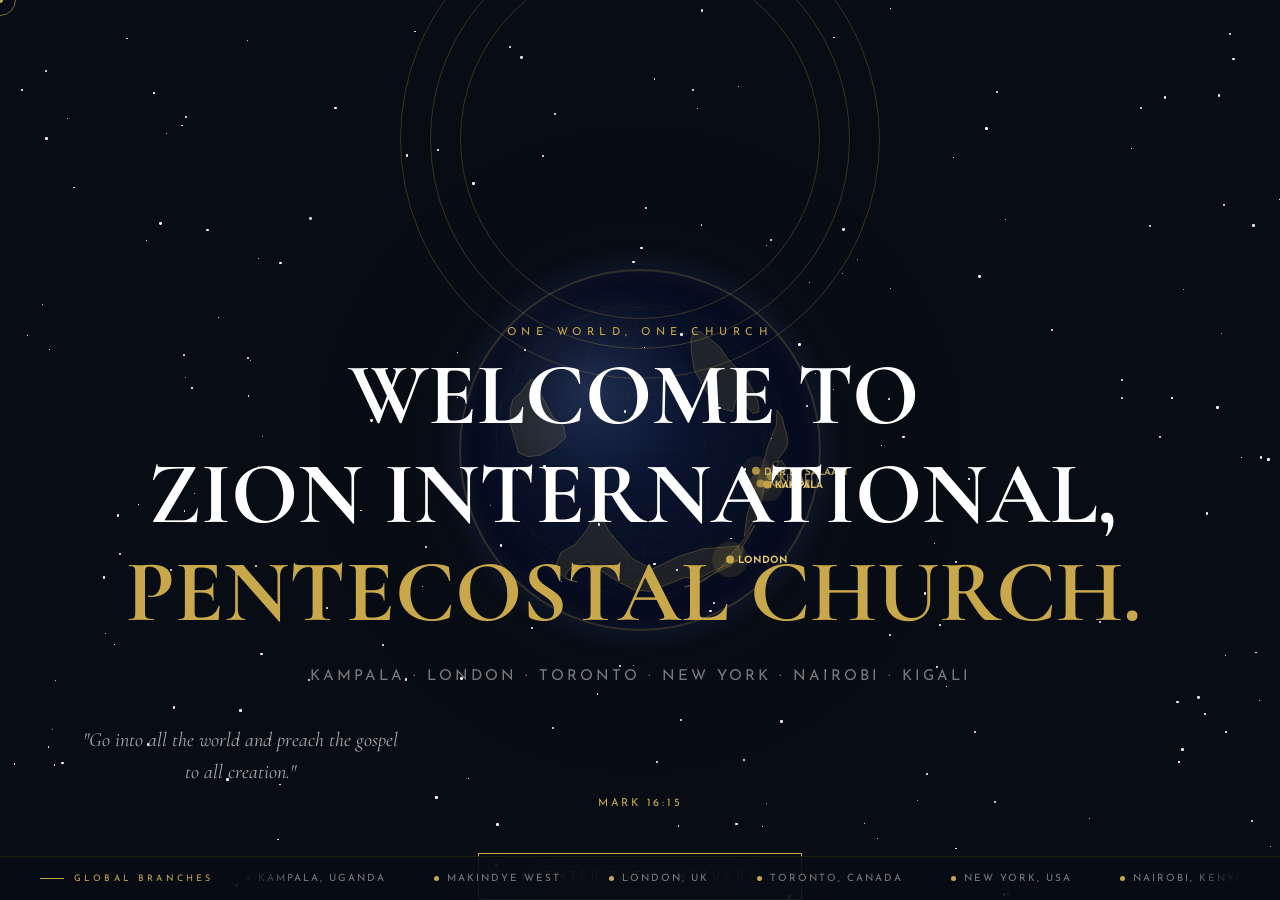
==== commit 30baeb17: "zion bigger name" ====
--- a/index.html
+++ b/index.html
@@ -386,16 +386,16 @@
   </div>
 
   <div class="intro-text">
-    <div class="intro-label"><span>Zion International Pentecostal Church</span></div>
+    <div class="intro-label"><span>ONE WORLD, ONE CHURCH</span></div>
     <h1 class="intro-title">
-      <div class="title-word"><span>One</span></div>
-      <div class="title-word"><span>Church,</span></div>
-      <div class="title-word"><span>World.</span></div>
+      <div class="title-word"><span>WELCOME TO</span></div>
+      <div class="title-word"><span>ZION INTERNATIONAL,</span></div>
+      <div class="title-word"><span>PENTECOSTAL CHURCH.</span></div>
     </h1>
     <p class="intro-sub">Kampala · London · Toronto · New York · Nairobi · Kigali</p>
     <p class="live-verse">"Go into all the world and preach the gospel<br>to all creation."</p>
     <p class="verse-ref">Mark 16:15</p>
-    <a href="index.html" class="enter-btn" id="enterBtn">
+    <a href="home-page.html" class="enter-btn" id="enterBtn">
       <span>✝</span> Enter the Sanctuary
     </a>
   </div>
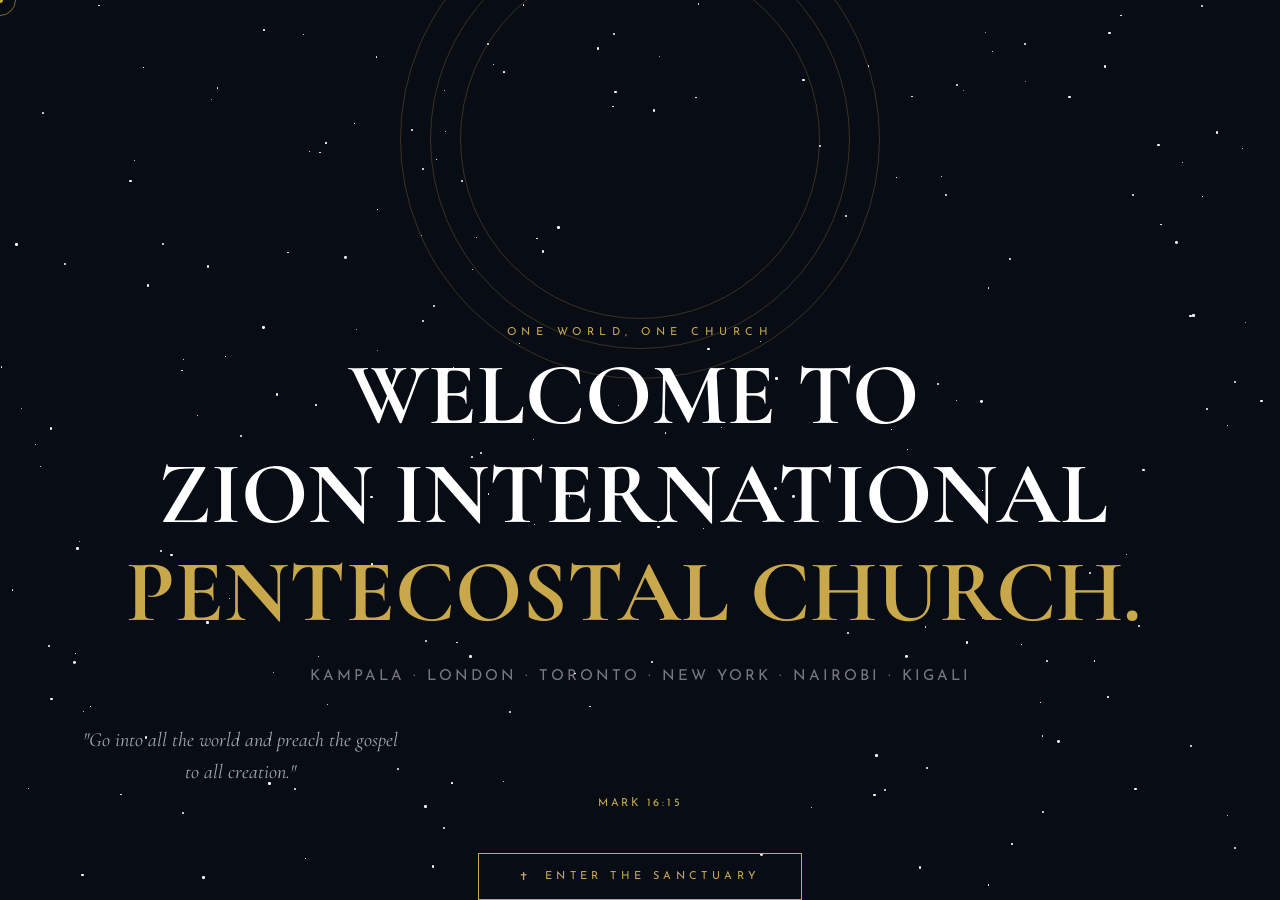
==== commit b387bd53: "visible button" ====
--- a/index.html
+++ b/index.html
@@ -389,7 +389,7 @@
     <div class="intro-label"><span>ONE WORLD, ONE CHURCH</span></div>
     <h1 class="intro-title">
       <div class="title-word"><span>WELCOME TO</span></div>
-      <div class="title-word"><span>ZION INTERNATIONAL,</span></div>
+      <div class="title-word"><span>ZION INTERNATIONAL</span></div>
       <div class="title-word"><span>PENTECOSTAL CHURCH.</span></div>
     </h1>
     <p class="intro-sub">Kampala · London · Toronto · New York · Nairobi · Kigali</p>
@@ -401,15 +401,7 @@
   </div>
 </div>
 
-<!-- BRANCHES SCROLLING STRIP -->
-<div class="branches-strip">
-  <div class="branch-label">Global Branches</div>
-  <div class="branches-scroll">
-    <div class="branches-inner" id="branchesInner">
-      <!-- duplicated for seamless loop -->
-    </div>
-  </div>
-</div>
+
 
 <script>
 // ── STARS ──
